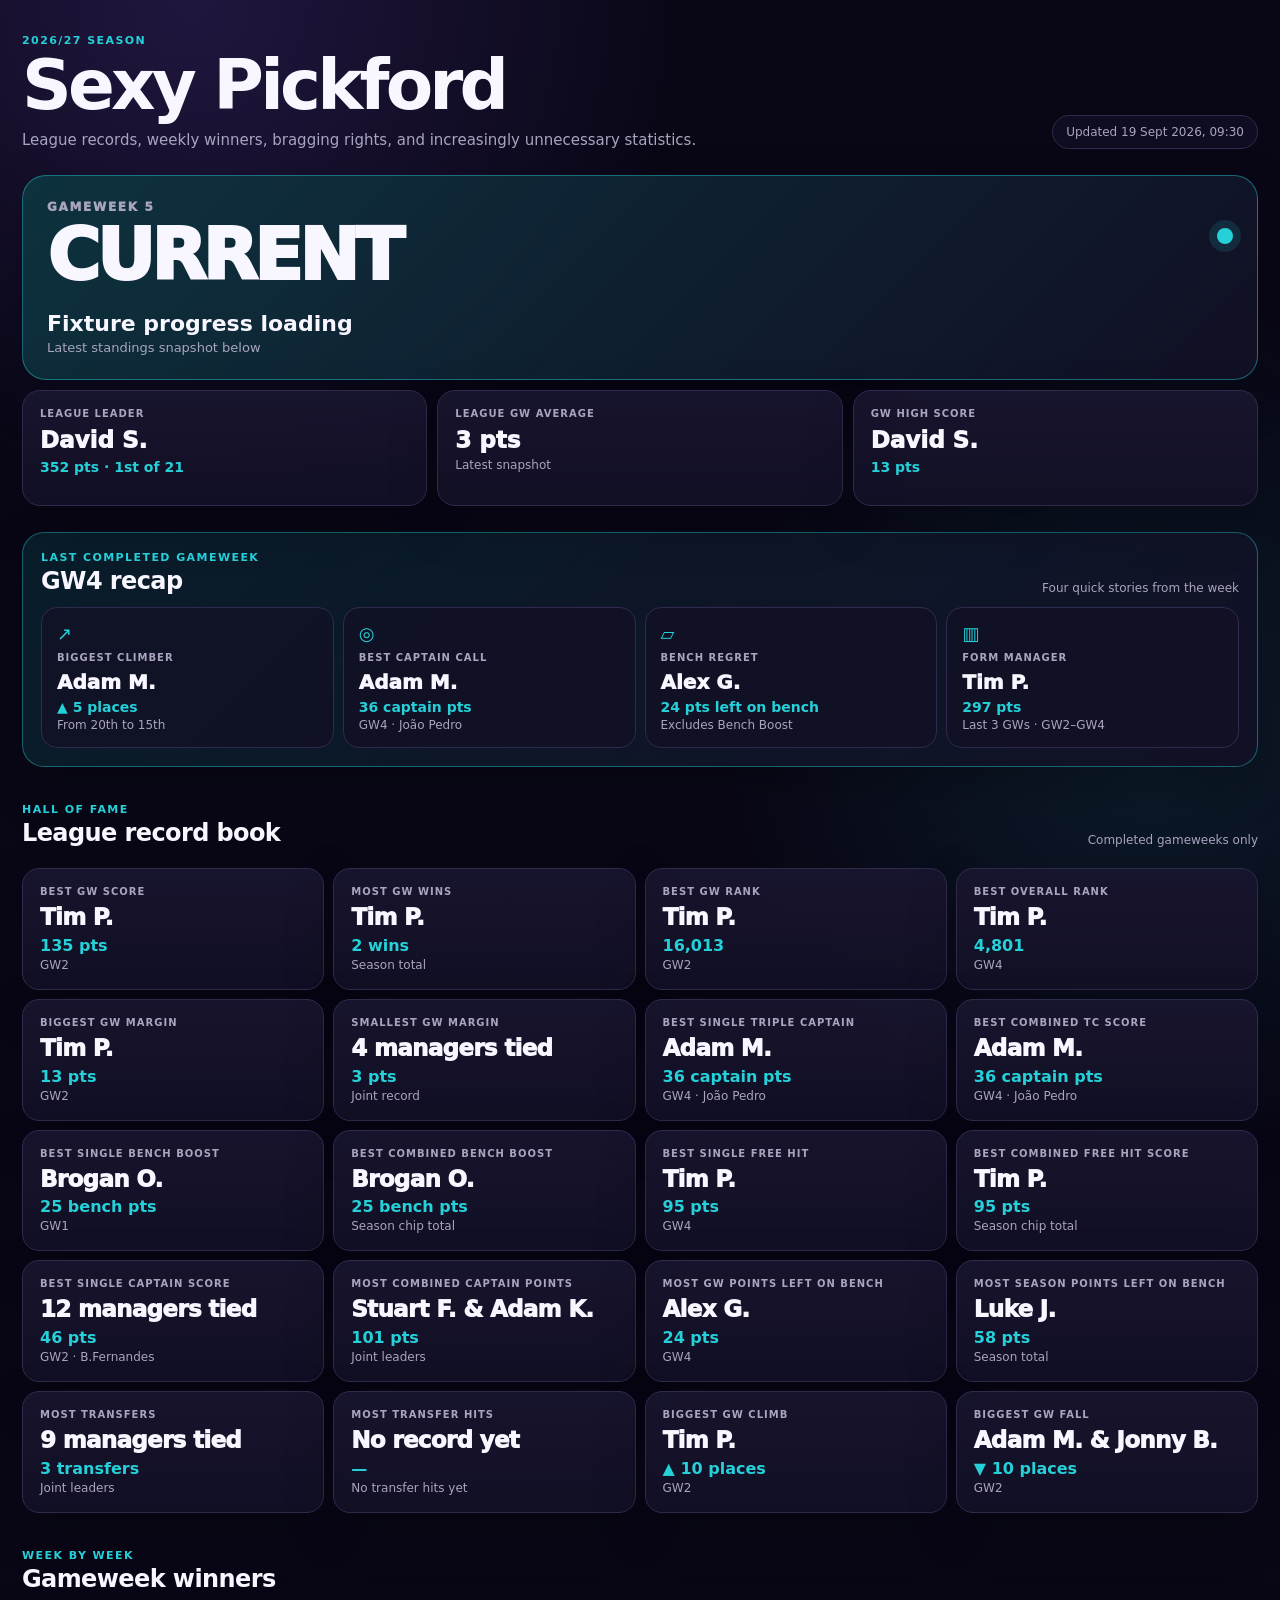
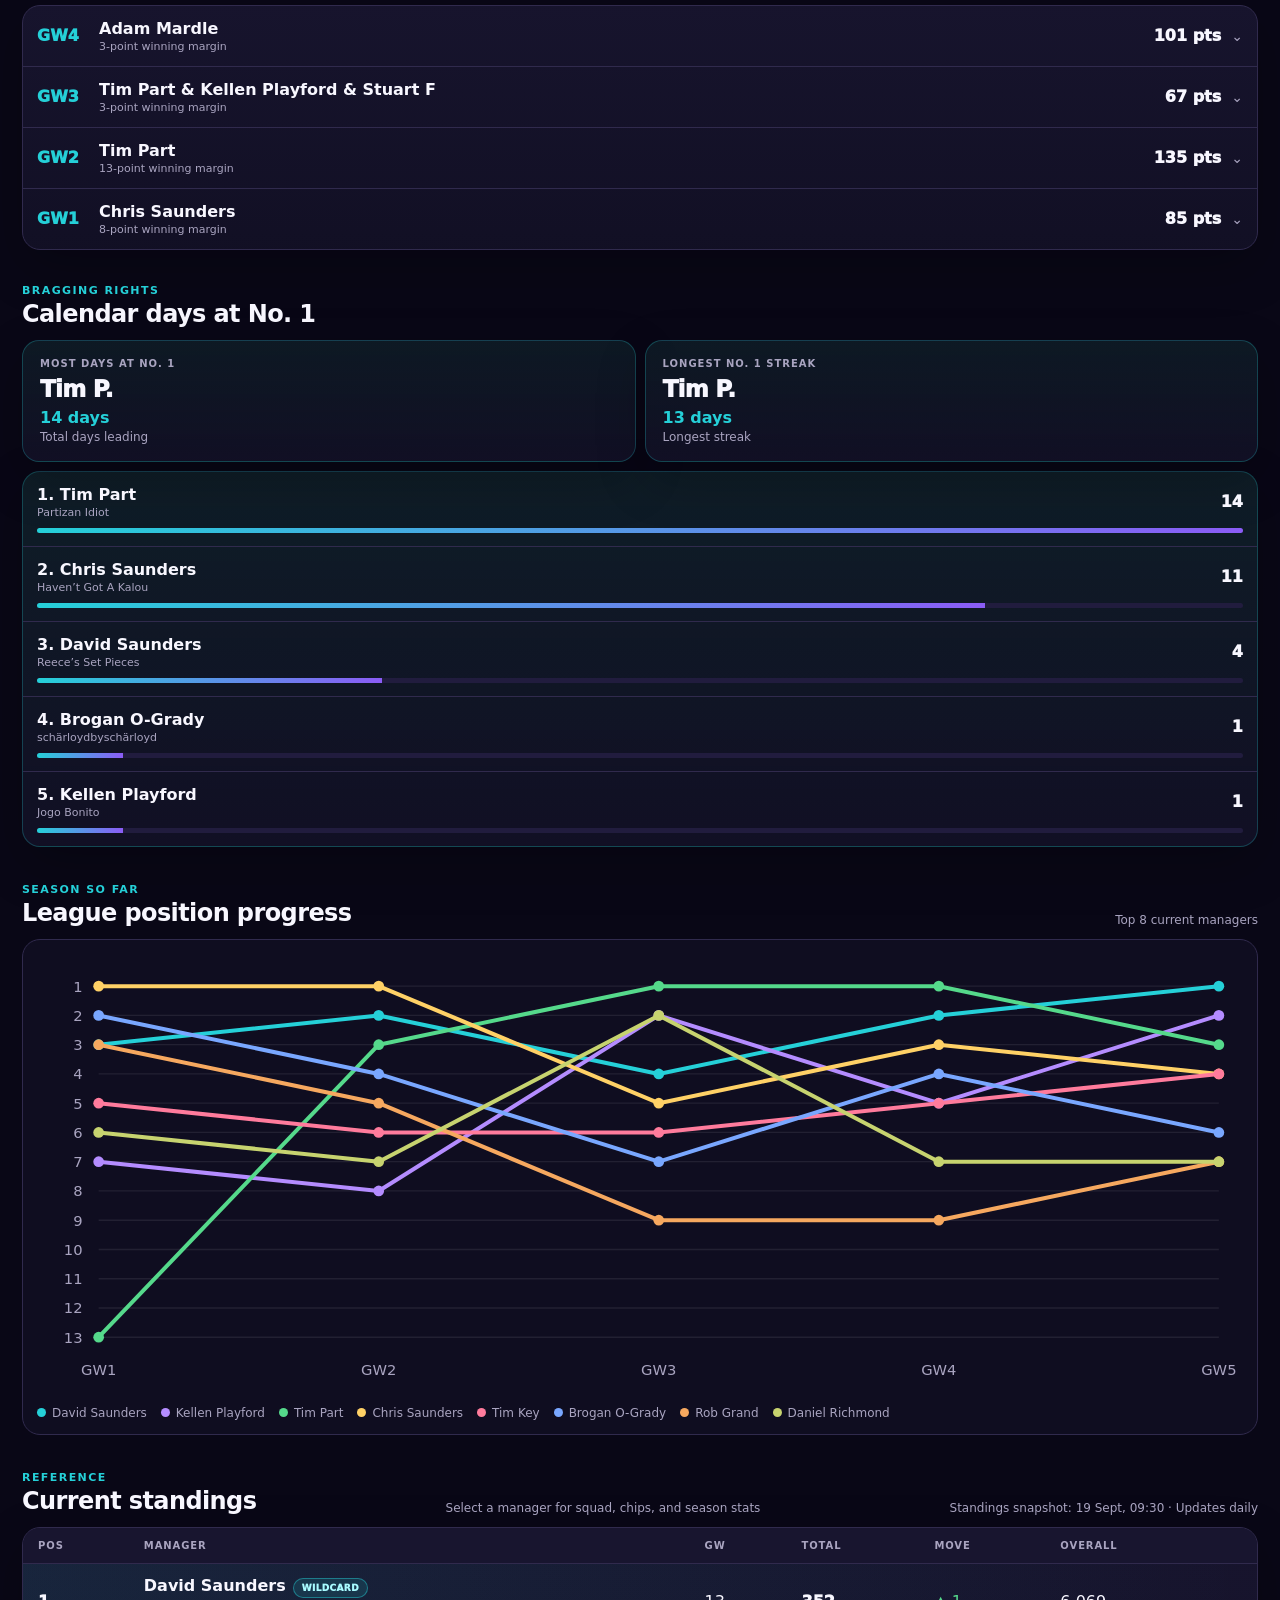
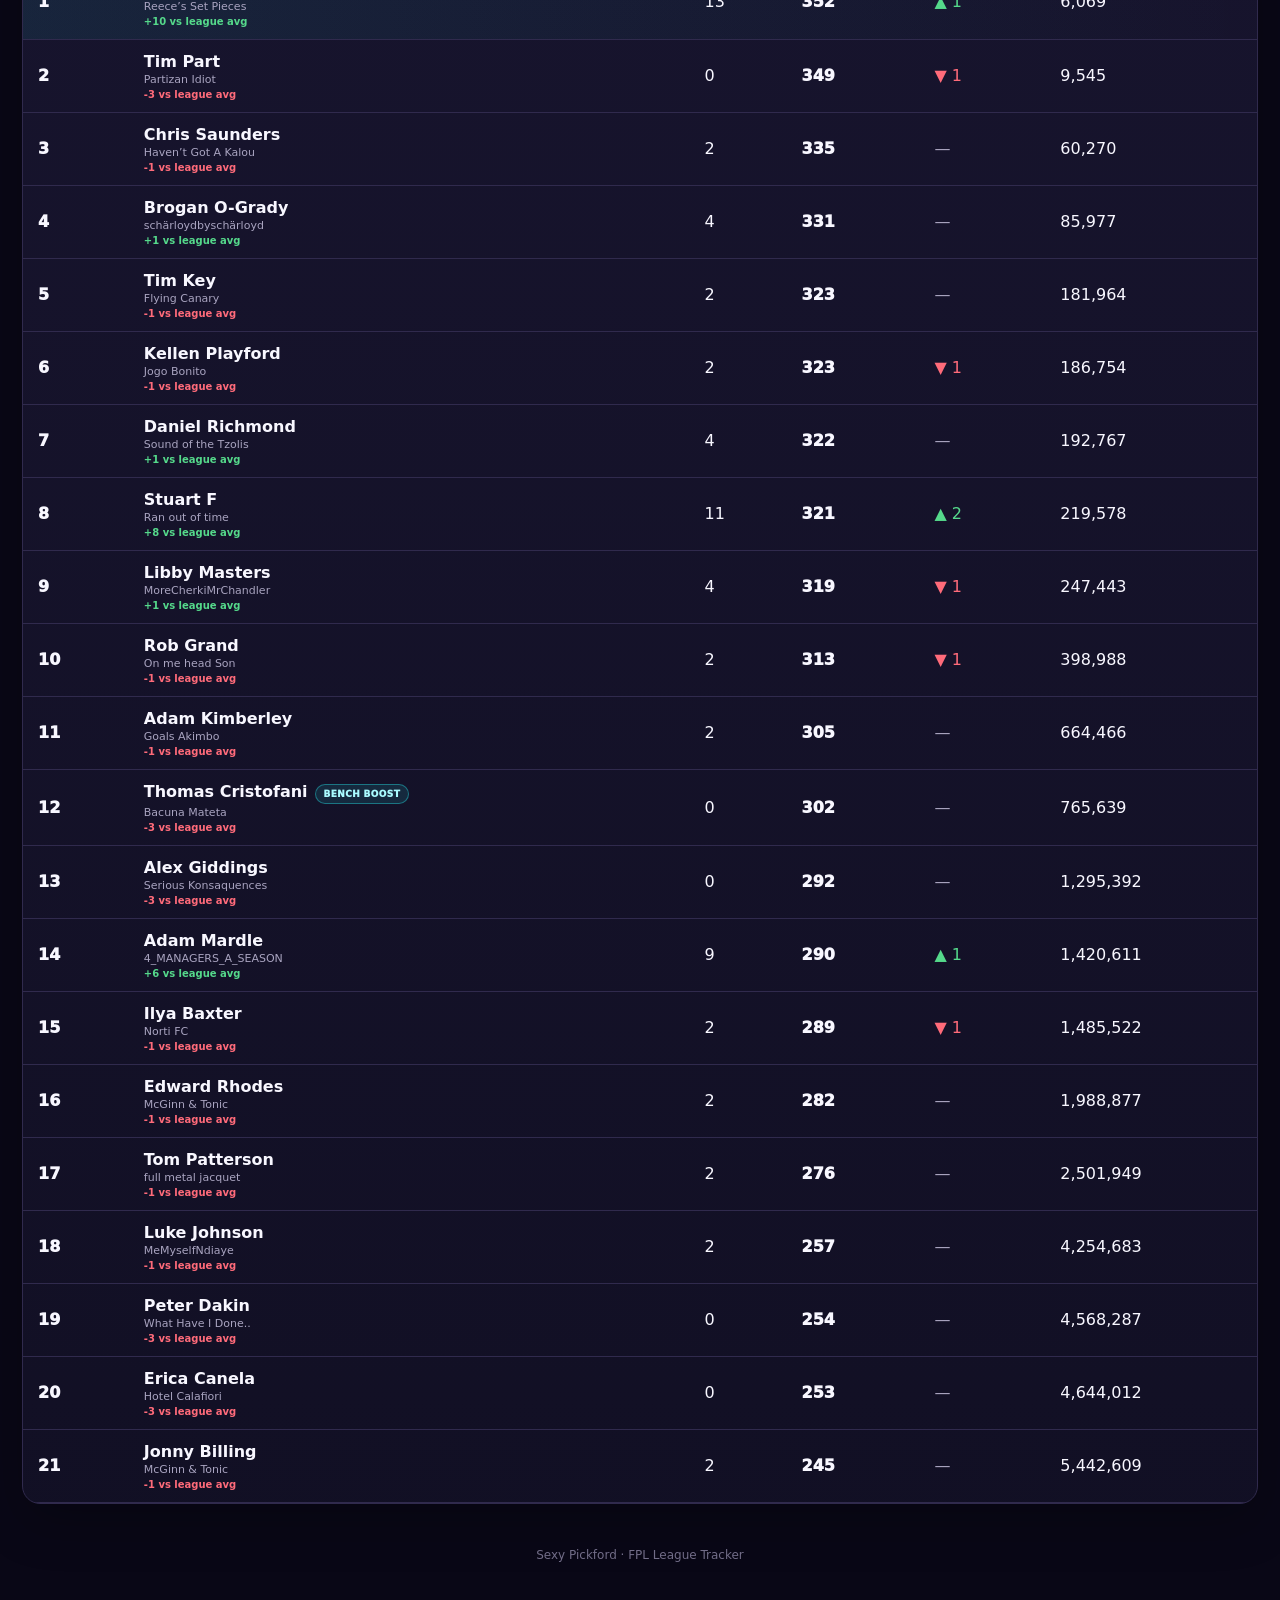
==== sexy-pickford/index.html @ 703f3219 "Add files via upload" ====
<!doctype html>
<html lang="en">
<head>
<meta charset="utf-8">
<meta name="viewport" content="width=device-width,initial-scale=1">
<meta name="theme-color" content="#090716">
<title>Sexy Pickford · FPL League Tracker</title>
<base href="../">
<link rel="stylesheet" href="styles.css?v=3.5.0">
<style>
.hero{display:block!important}
.league-tabs{display:none!important}
.hero-current{border:1px solid rgba(37,208,216,.45);border-radius:24px;padding:24px;background:linear-gradient(135deg,rgba(13,54,65,.9),rgba(18,16,37,.96));box-shadow:var(--shadow);margin-bottom:10px}
.hero-current-top{display:flex;justify-content:space-between;align-items:flex-start;gap:16px}
.hero-current-kicker{font-size:12px;font-weight:950;letter-spacing:.14em;text-transform:uppercase;color:var(--muted)}
.hero-current-status{font-size:clamp(42px,7vw,72px);font-weight:950;letter-spacing:-.055em;line-height:.95;margin-top:7px;text-transform:uppercase;color:var(--cyan)}
.hero-current.complete .hero-current-status{color:var(--green)}.hero-current.finalising .hero-current-status{color:#ffd166}.hero-current.waiting .hero-current-status{color:var(--text)}
.hero-current-dot{width:16px;height:16px;border-radius:50%;background:var(--cyan);margin-top:28px;box-shadow:0 0 0 8px rgba(37,208,216,.12)}
.hero-current.complete .hero-current-dot{background:var(--green)}.hero-current.finalising .hero-current-dot{background:#ffd166}
.hero-current-matches{font-size:22px;font-weight:900;margin-top:22px}.hero-current-sub{font-size:13px;color:var(--muted);margin-top:4px}
.hero-mini-grid{display:grid;grid-template-columns:repeat(3,1fr);gap:10px}.hero-mini{border:1px solid var(--line);border-radius:18px;padding:17px;background:linear-gradient(180deg,rgba(24,21,47,.92),rgba(18,16,37,.96));box-shadow:var(--shadow);min-height:116px}
.hero-mini-value{font-size:23px;font-weight:950;margin-top:8px}.hero-mini-stat{font-size:14px;font-weight:900;color:var(--cyan);margin-top:6px}
.recap-section{margin-top:26px}.recap-shell{border:1px solid rgba(37,208,216,.42);border-radius:22px;padding:18px;background:linear-gradient(135deg,rgba(10,48,59,.56),rgba(18,16,37,.96));box-shadow:var(--shadow)}
.recap-head{display:flex;justify-content:space-between;align-items:flex-end;gap:18px;margin-bottom:12px}.recap-note{font-size:12px;color:var(--muted)}.recap-grid{display:grid;grid-template-columns:repeat(4,1fr);gap:9px}
.recap-card{border:1px solid var(--line);border-radius:16px;padding:15px;background:rgba(18,16,37,.82)}.recap-icon{font-size:18px;color:var(--cyan);margin-bottom:8px}.recap-holder{font-size:20px;font-weight:950;margin-top:7px}.recap-stat{font-size:14px;font-weight:900;color:var(--cyan);margin-top:5px}
.standings-snapshot{font-size:12px;color:var(--muted);margin-top:5px}.progress-chart{border:1px solid var(--line);border-radius:18px;padding:14px;background:rgba(18,16,37,.72);overflow:hidden}.progress-chart svg{width:100%;height:auto;display:block}
.chart-grid{stroke:rgba(255,255,255,.08);stroke-width:1}.chart-axis{fill:var(--muted);font-size:11px}.chart-legend{display:flex;flex-wrap:wrap;gap:8px 14px;margin-top:10px;font-size:12px;color:var(--muted)}.chart-legend span{display:flex;align-items:center;gap:6px}.chart-legend i{width:9px;height:9px;border-radius:50%;display:inline-block}
@media(max-width:980px){.recap-grid{grid-template-columns:repeat(2,1fr)}}@media(max-width:680px){.hero-current{padding:18px}.hero-current-status{font-size:48px}.hero-mini-grid{grid-template-columns:repeat(2,1fr);gap:7px}.hero-mini:first-child{grid-column:1/-1}.recap-grid{grid-template-columns:repeat(2,1fr);gap:7px}}
</style>
</head>
<body data-league="37546">
<main class="shell">
<header class="site-header"><div><div class="eyebrow">2026/27 season</div><h1>Sexy Pickford</h1><p class="intro">League records, weekly winners, bragging rights, and increasingly unnecessary statistics.</p></div><div class="status" id="updated">Loading latest snapshot…</div></header>
<nav id="tabs" class="league-tabs" aria-label="Choose league"></nav>
<section class="hero" id="hero"></section>
<section class="recap-section" id="gwRecapSection"><div class="recap-shell" id="gwRecap"></div></section>
<section class="section"><div class="section-head"><div><div class="eyebrow">Hall of fame</div><h2>League record book</h2></div><div class="section-note">Completed gameweeks only</div></div><div id="headlineRecords" class="headline-records"></div><div id="otherRecords" class="other-records"></div></section>
<section class="section lower-stats"><div><div class="section-head"><div><div class="eyebrow">Week by week</div><h2>Gameweek winners</h2></div></div><div id="gwWinners"></div></div><div><div class="section-head"><div><div class="eyebrow">Bragging rights</div><h2>Calendar days at No. 1</h2></div></div><div id="daysTop"></div></div></section>
<section class="section standings-section"><div class="section-head"><div><div class="eyebrow">Reference</div><h2>Current standings</h2></div><div class="section-note">Select a manager for squad, chips, and season stats</div></div><div id="standings"></div></section>
<footer>Sexy Pickford · FPL League Tracker</footer>
</main>
<script>window.FPL_FIXED_LEAGUE="37546";</script>
<script src="app.js?v=3.6.2"></script>
<script src="launch-updates.js?v=3.6.0"></script>
</body></html>
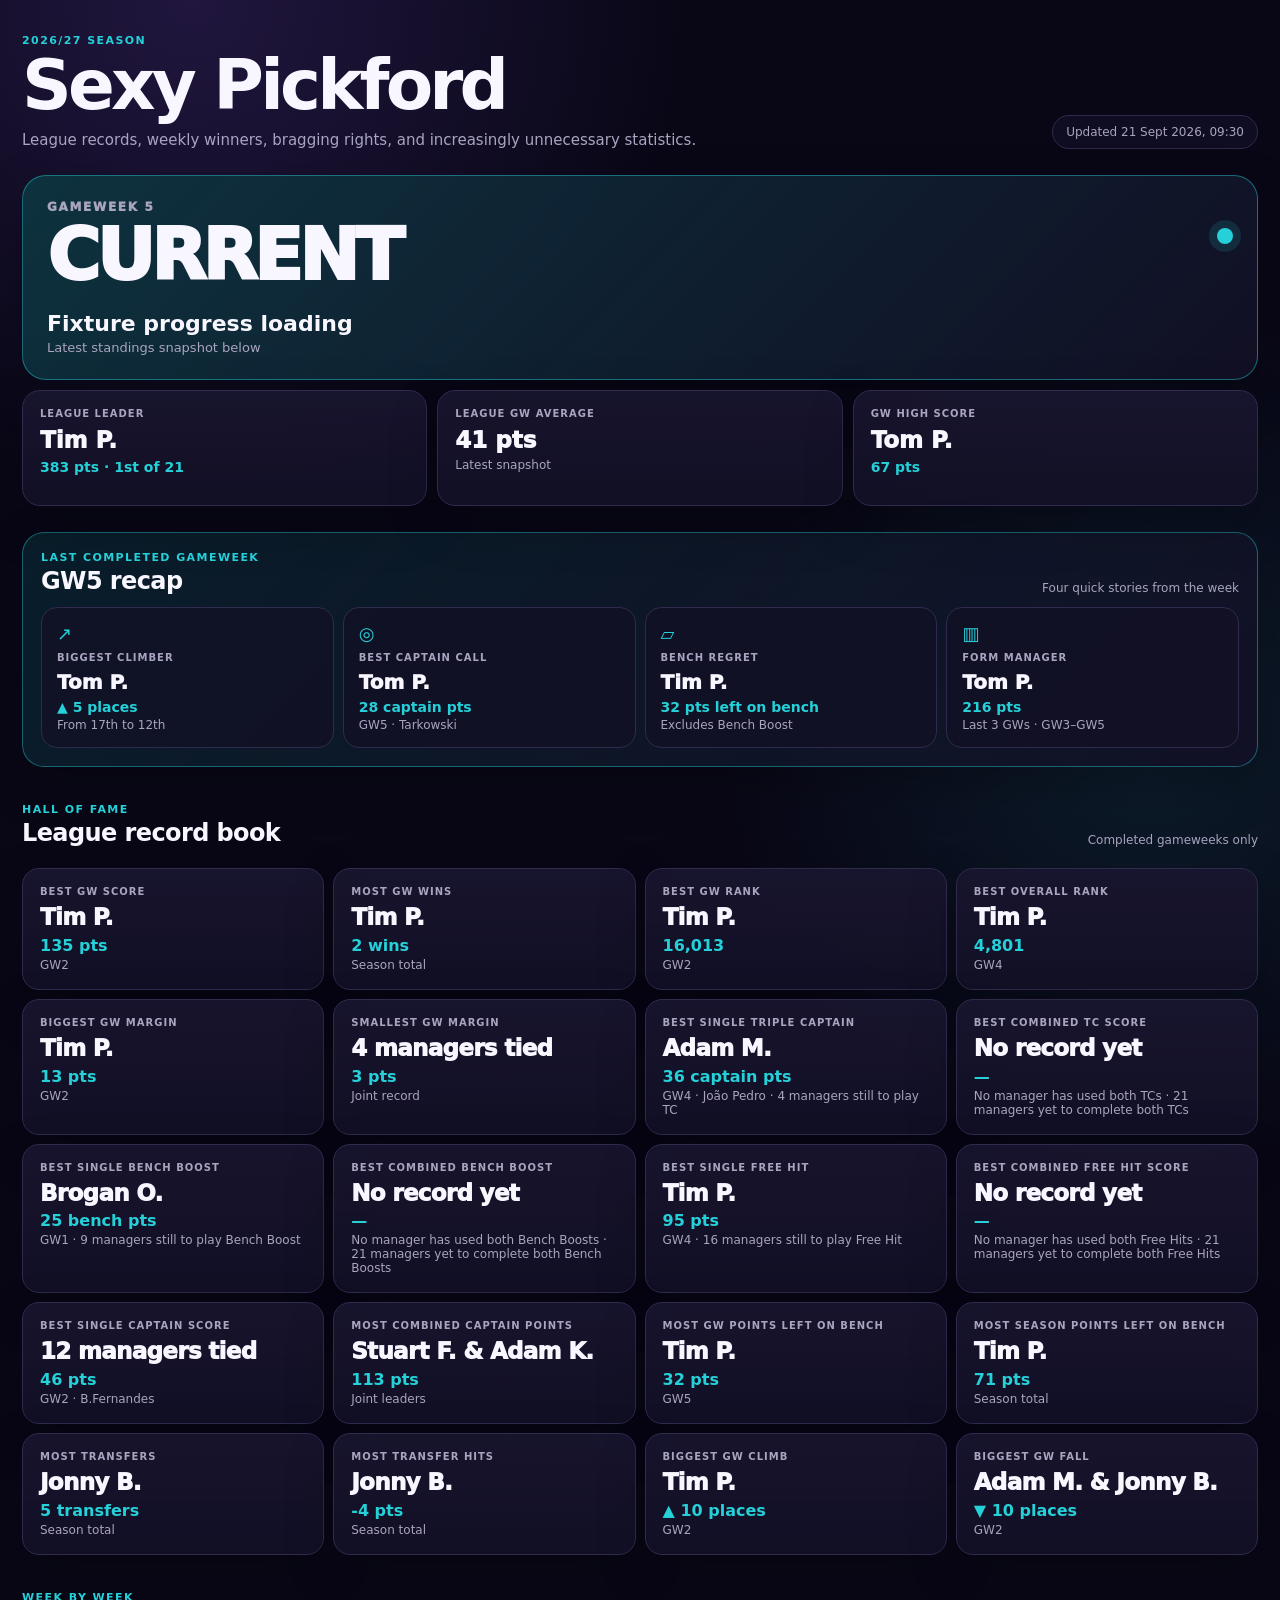
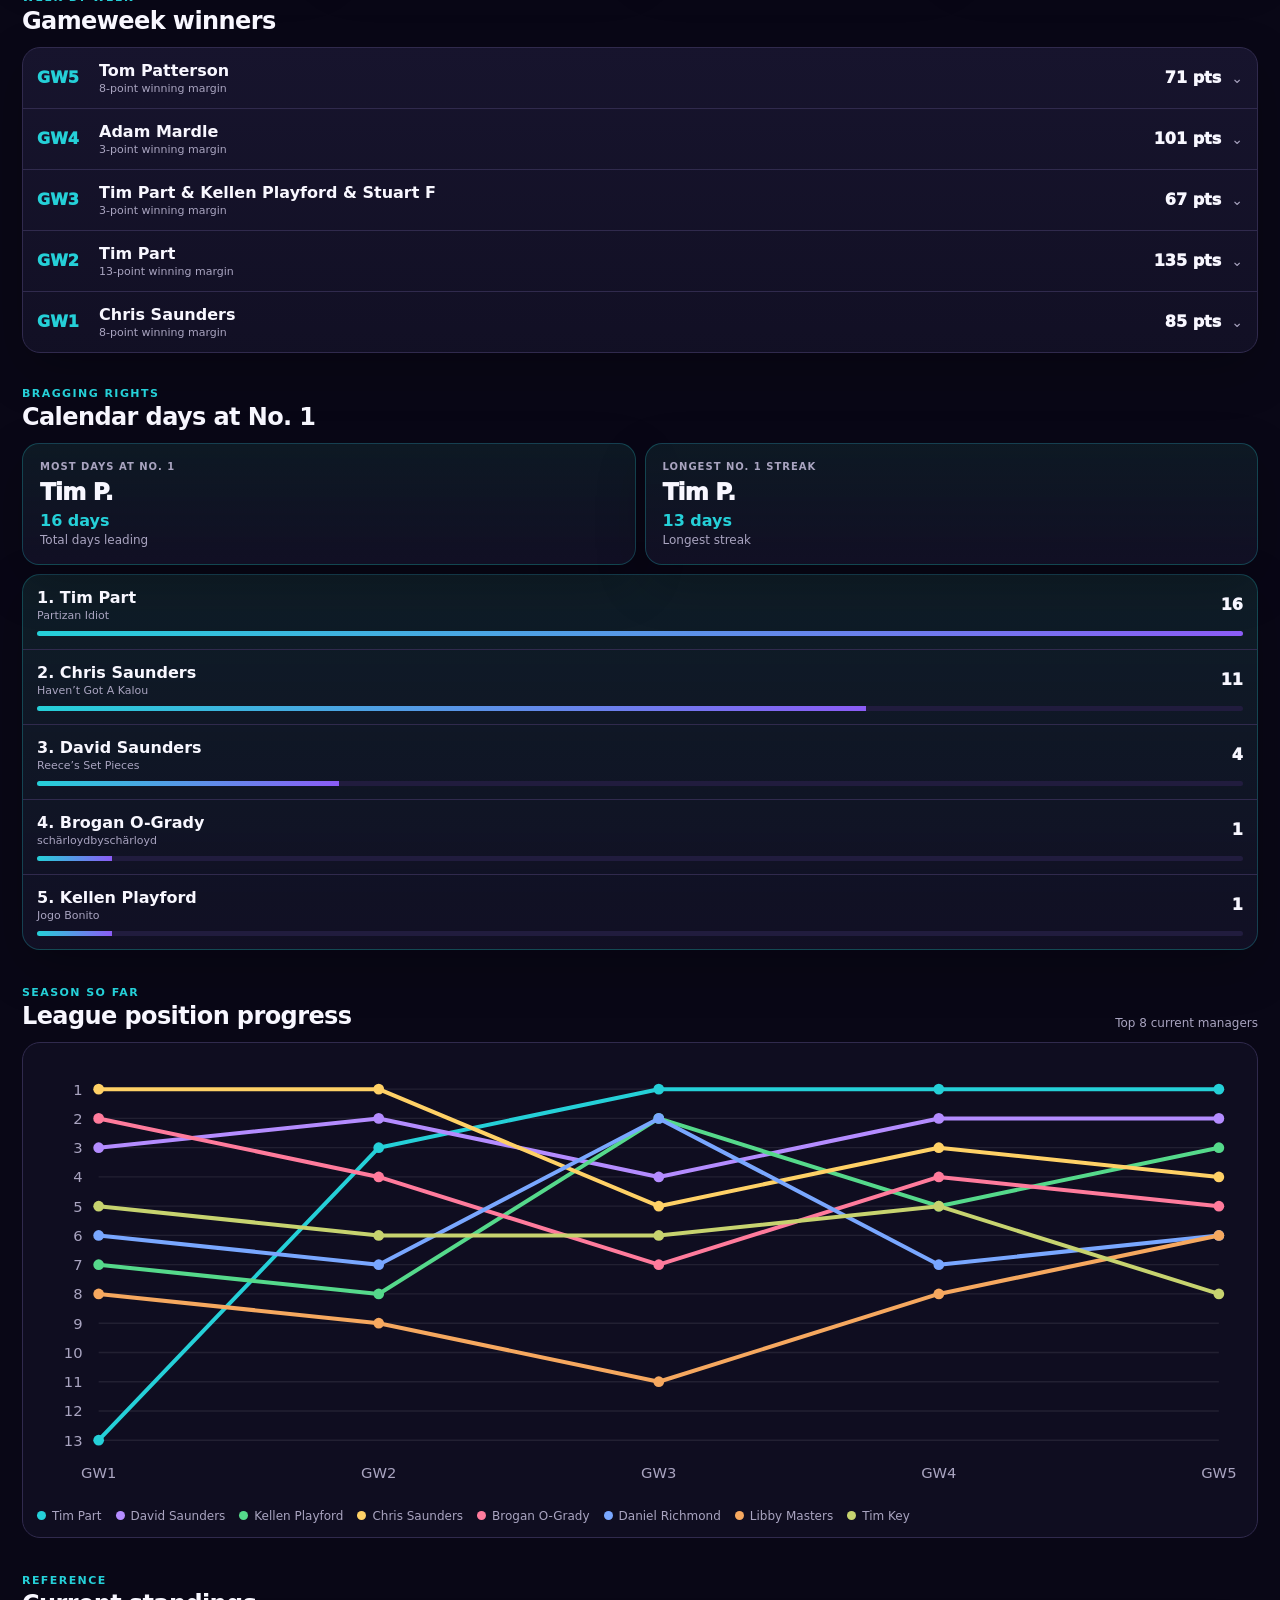
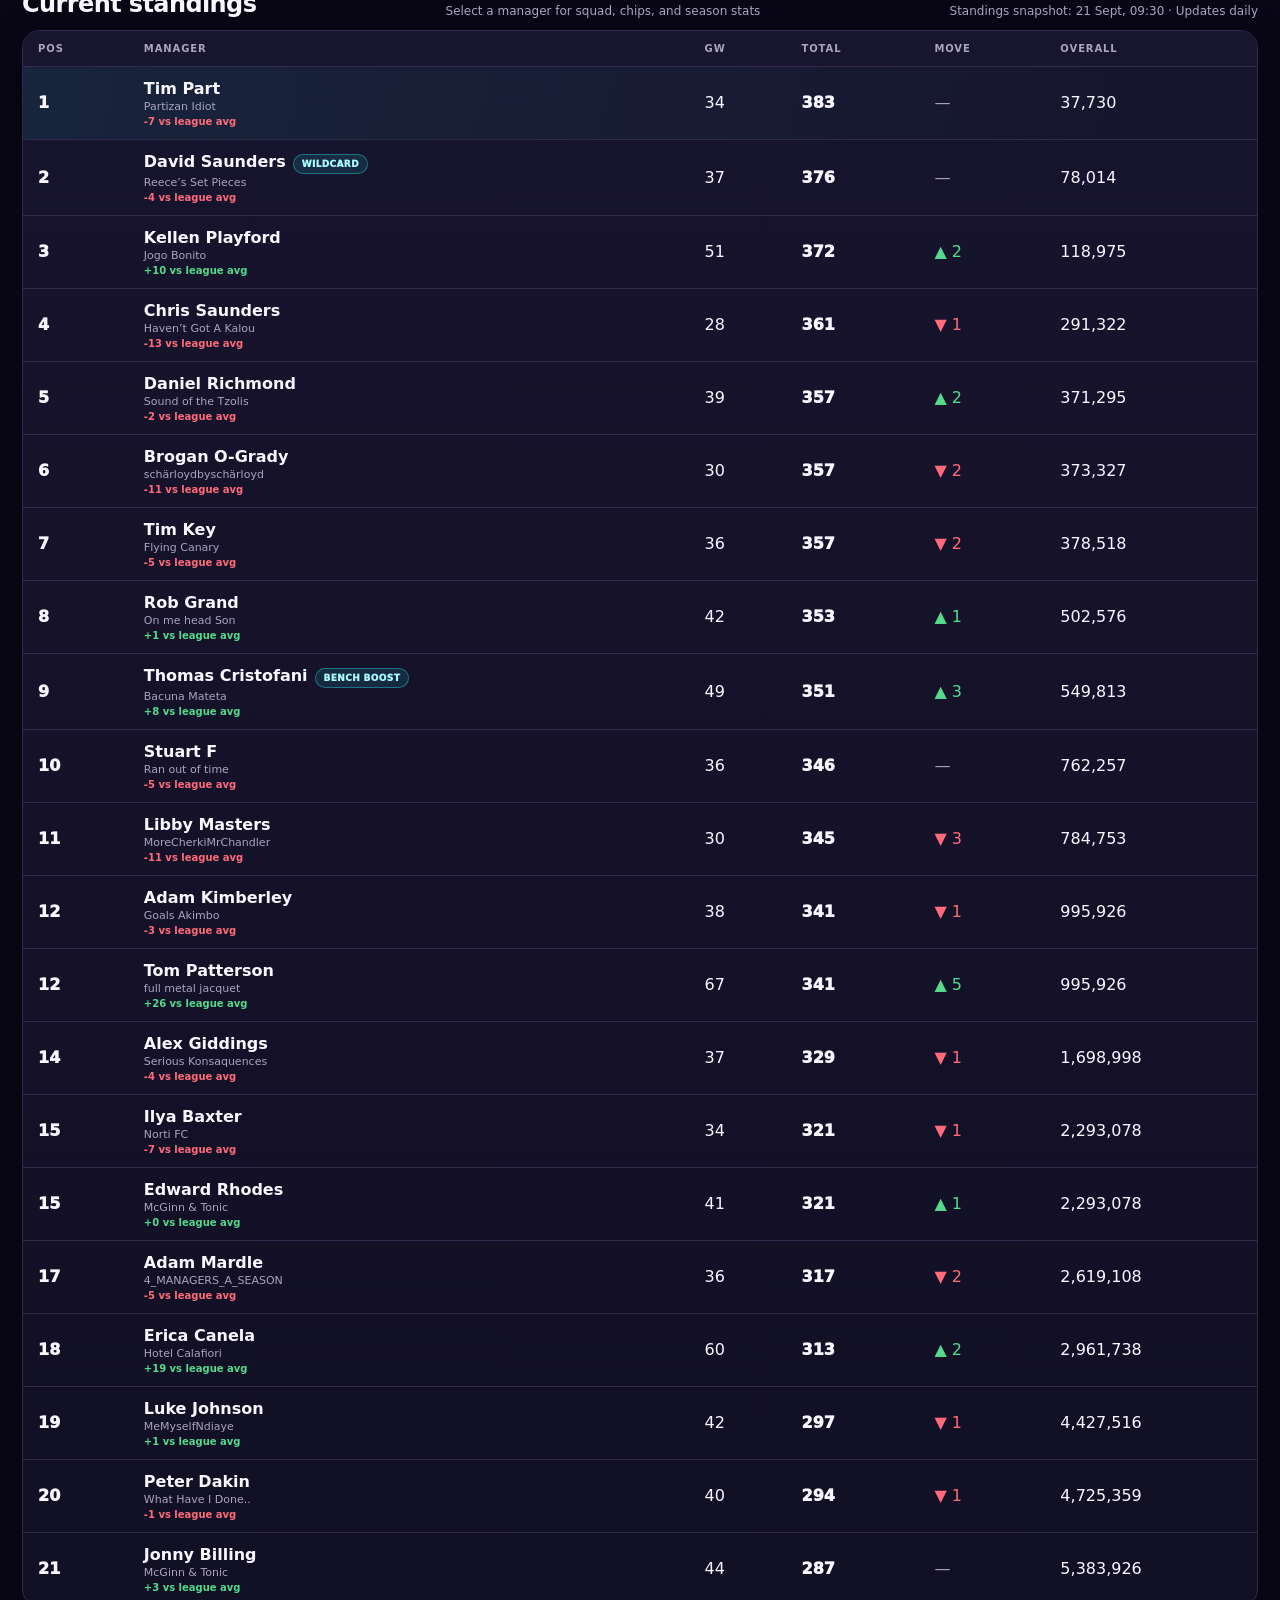
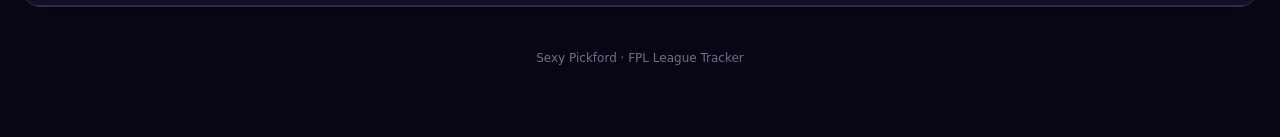
==== commit d28112e9: "Update index.html" ====
--- a/sexy-pickford/index.html
+++ b/sexy-pickford/index.html
@@ -40,6 +40,6 @@
 <footer>Sexy Pickford · FPL League Tracker</footer>
 </main>
 <script>window.FPL_FIXED_LEAGUE="37546";</script>
-<script src="app.js?v=3.6.2"></script>
+<script src="app.js?v=3.7.3"></script>
 <script src="launch-updates.js?v=3.6.0"></script>
 </body></html>
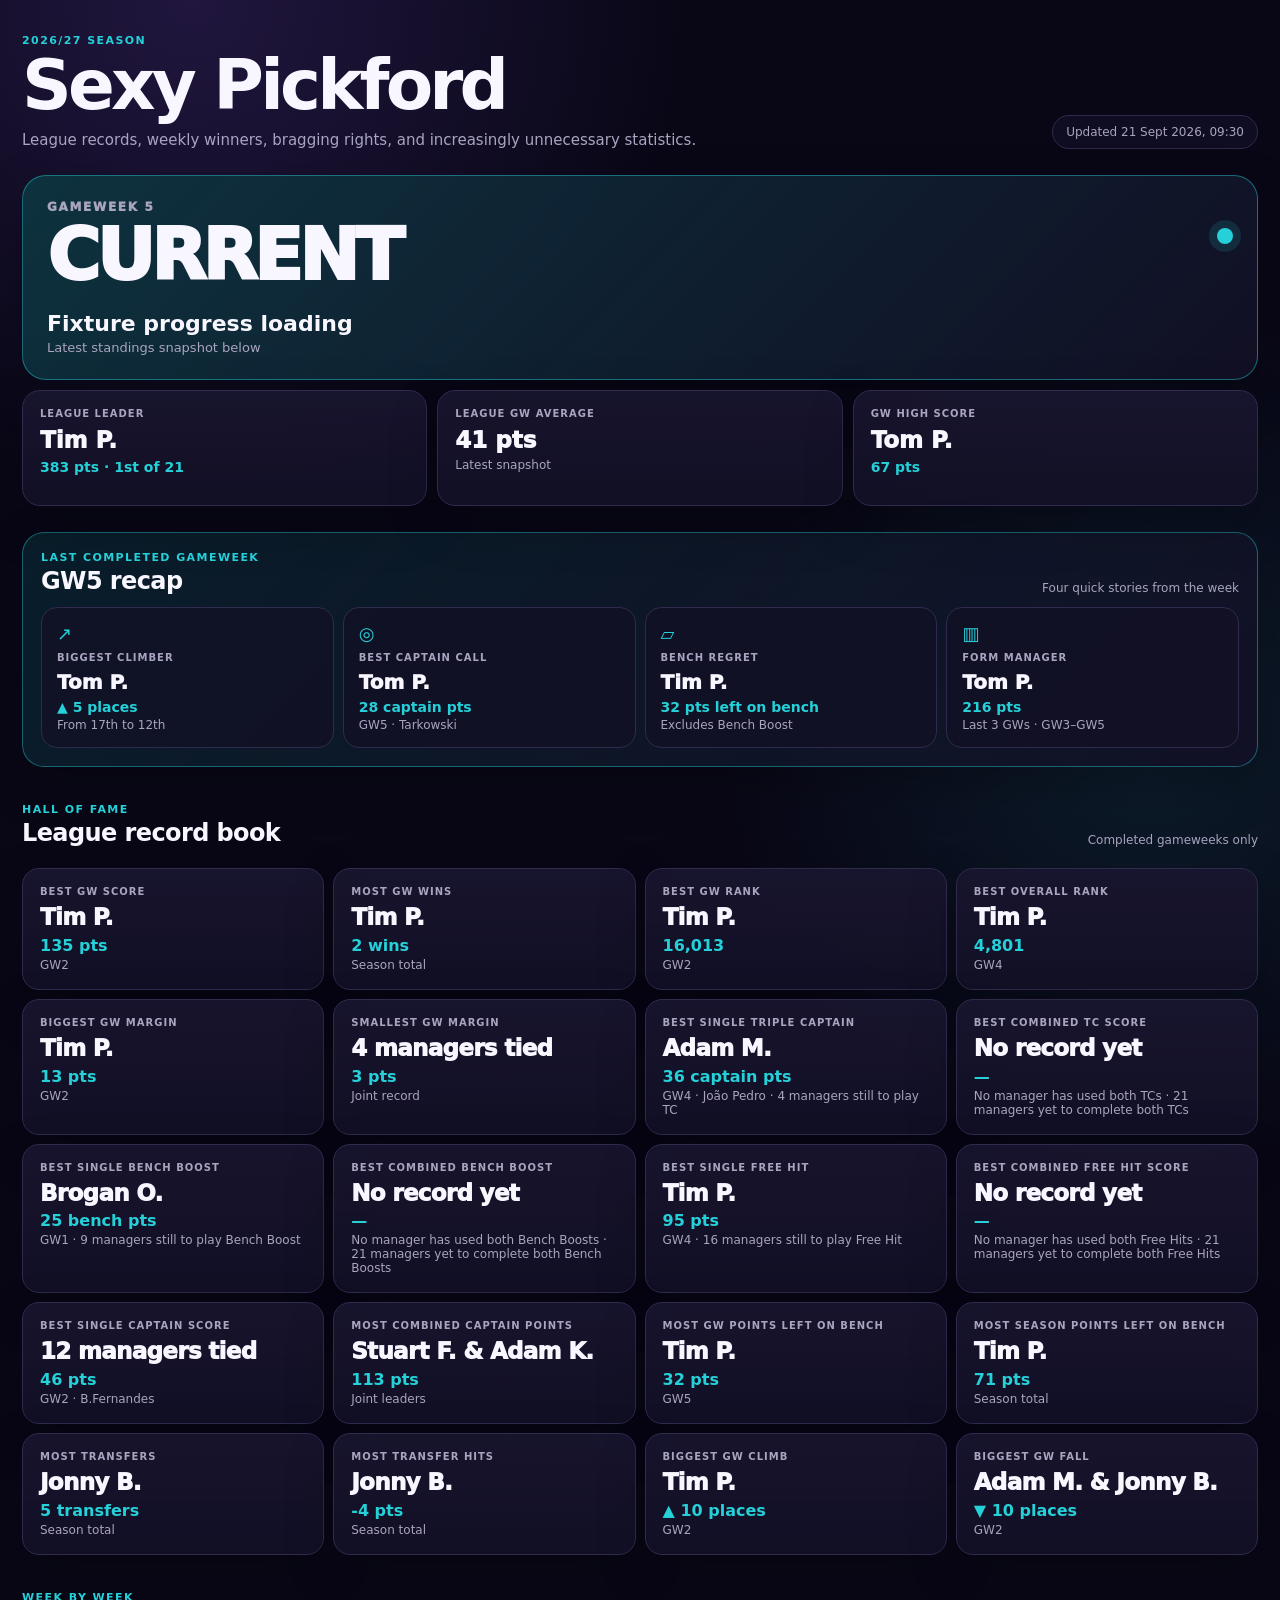
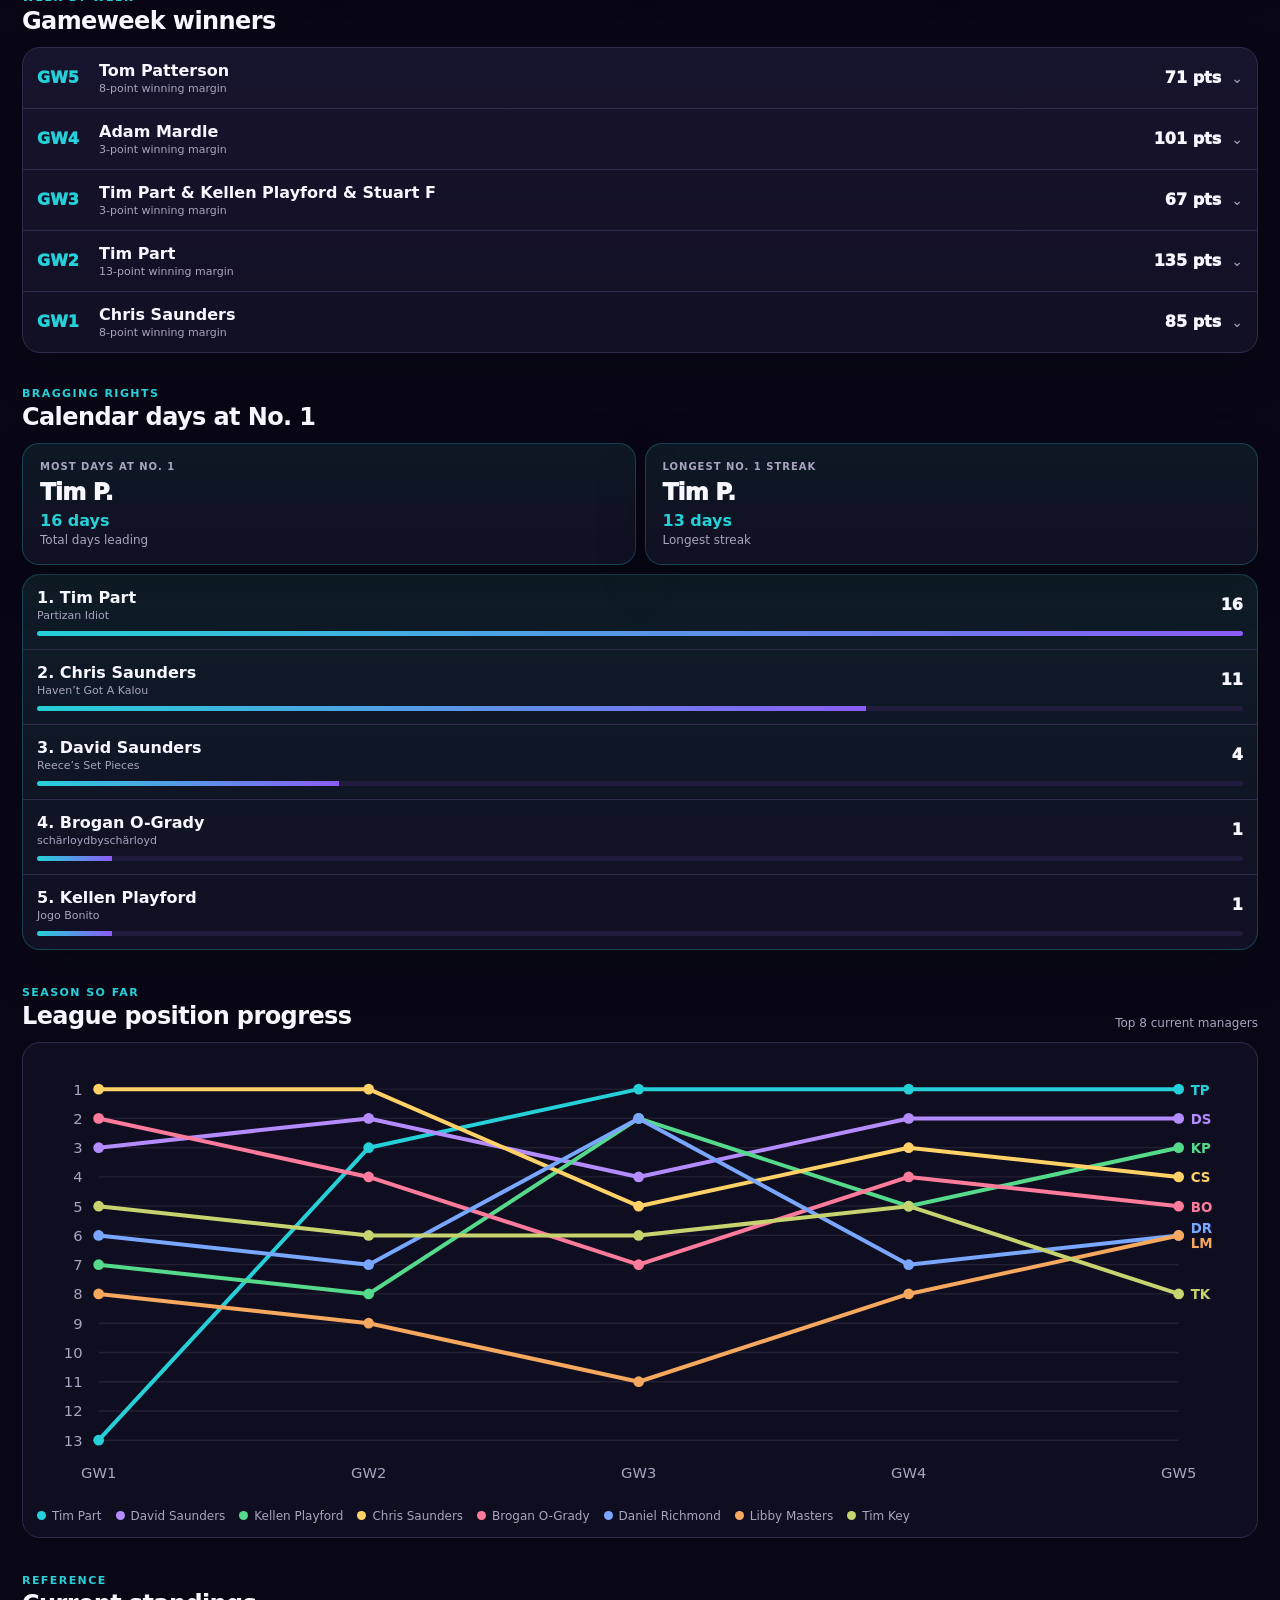
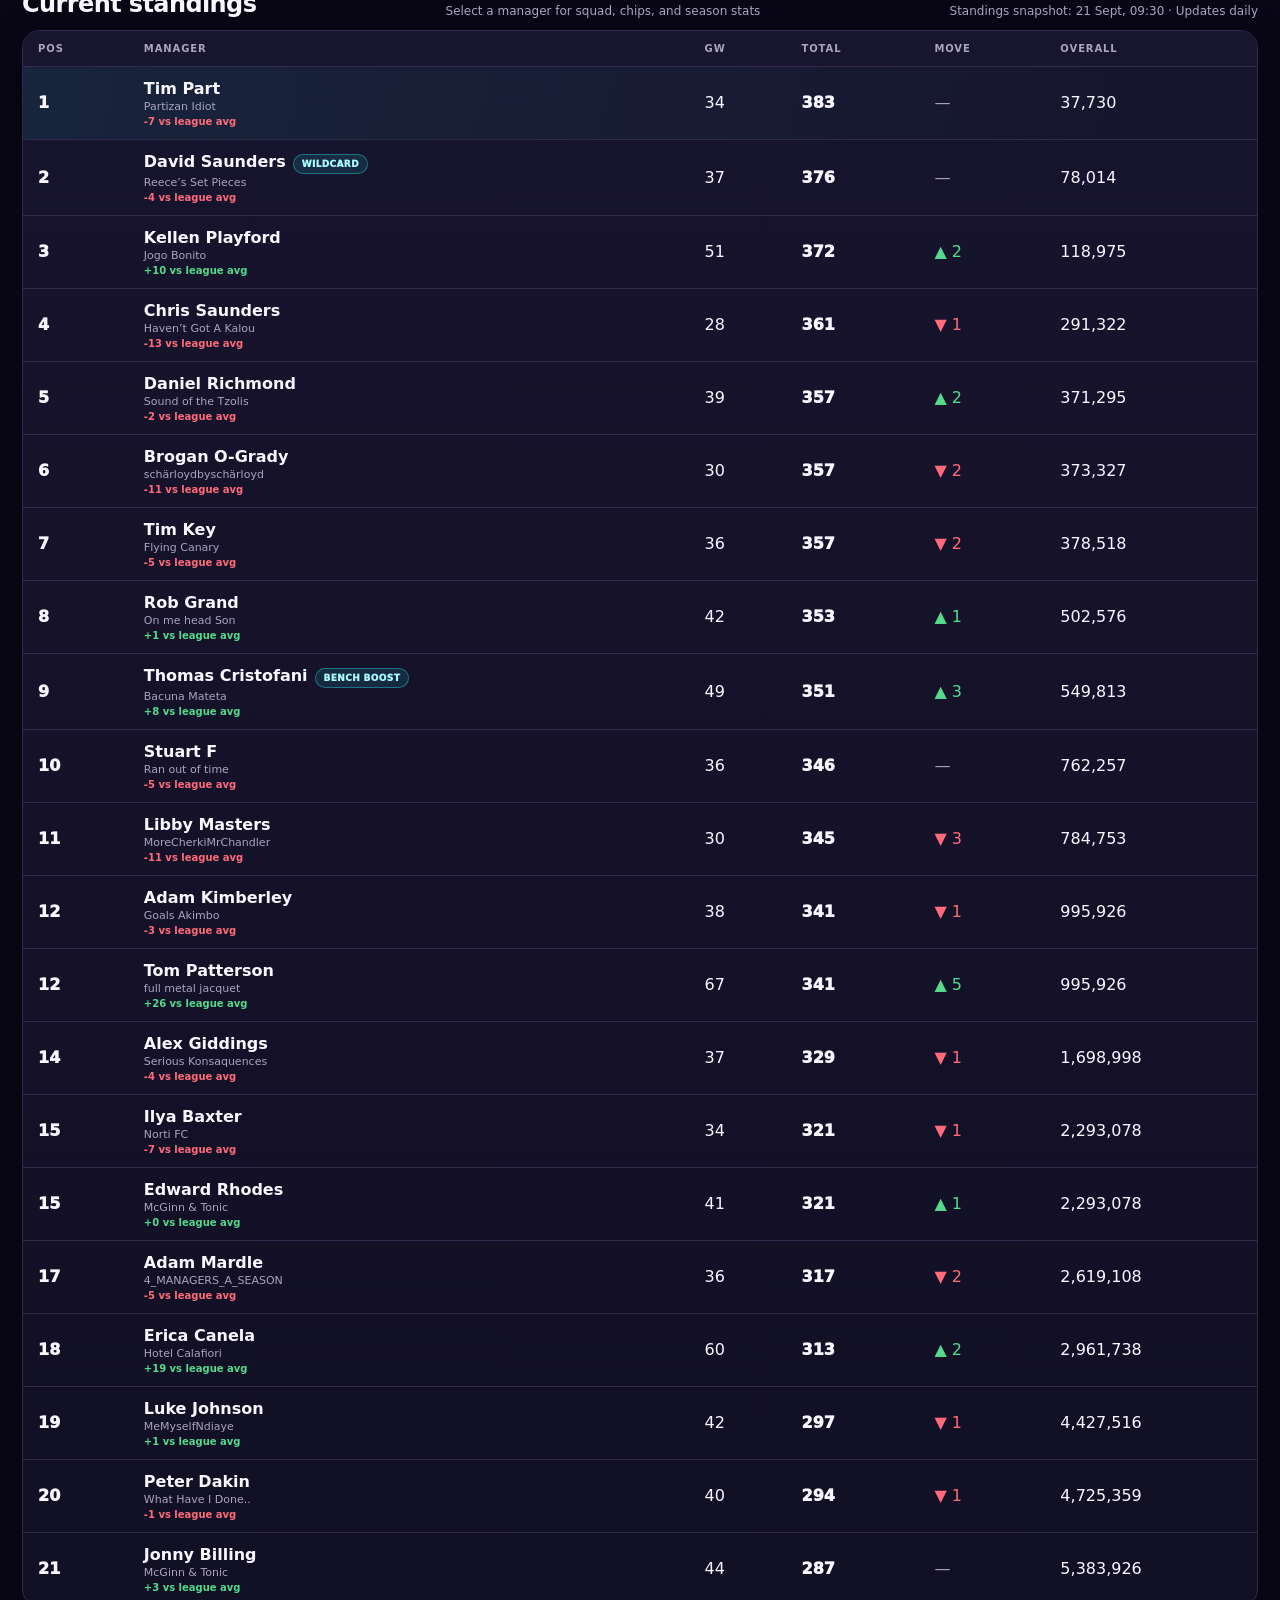
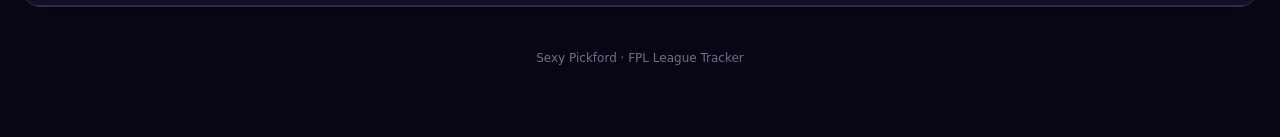
==== commit ddc6918c: "Update index.html" ====
--- a/sexy-pickford/index.html
+++ b/sexy-pickford/index.html
@@ -41,5 +41,5 @@
 </main>
 <script>window.FPL_FIXED_LEAGUE="37546";</script>
 <script src="app.js?v=3.7.3"></script>
-<script src="launch-updates.js?v=3.6.0"></script>
+<script src="launch-updates.js?v=3.7.4"></script>
 </body></html>
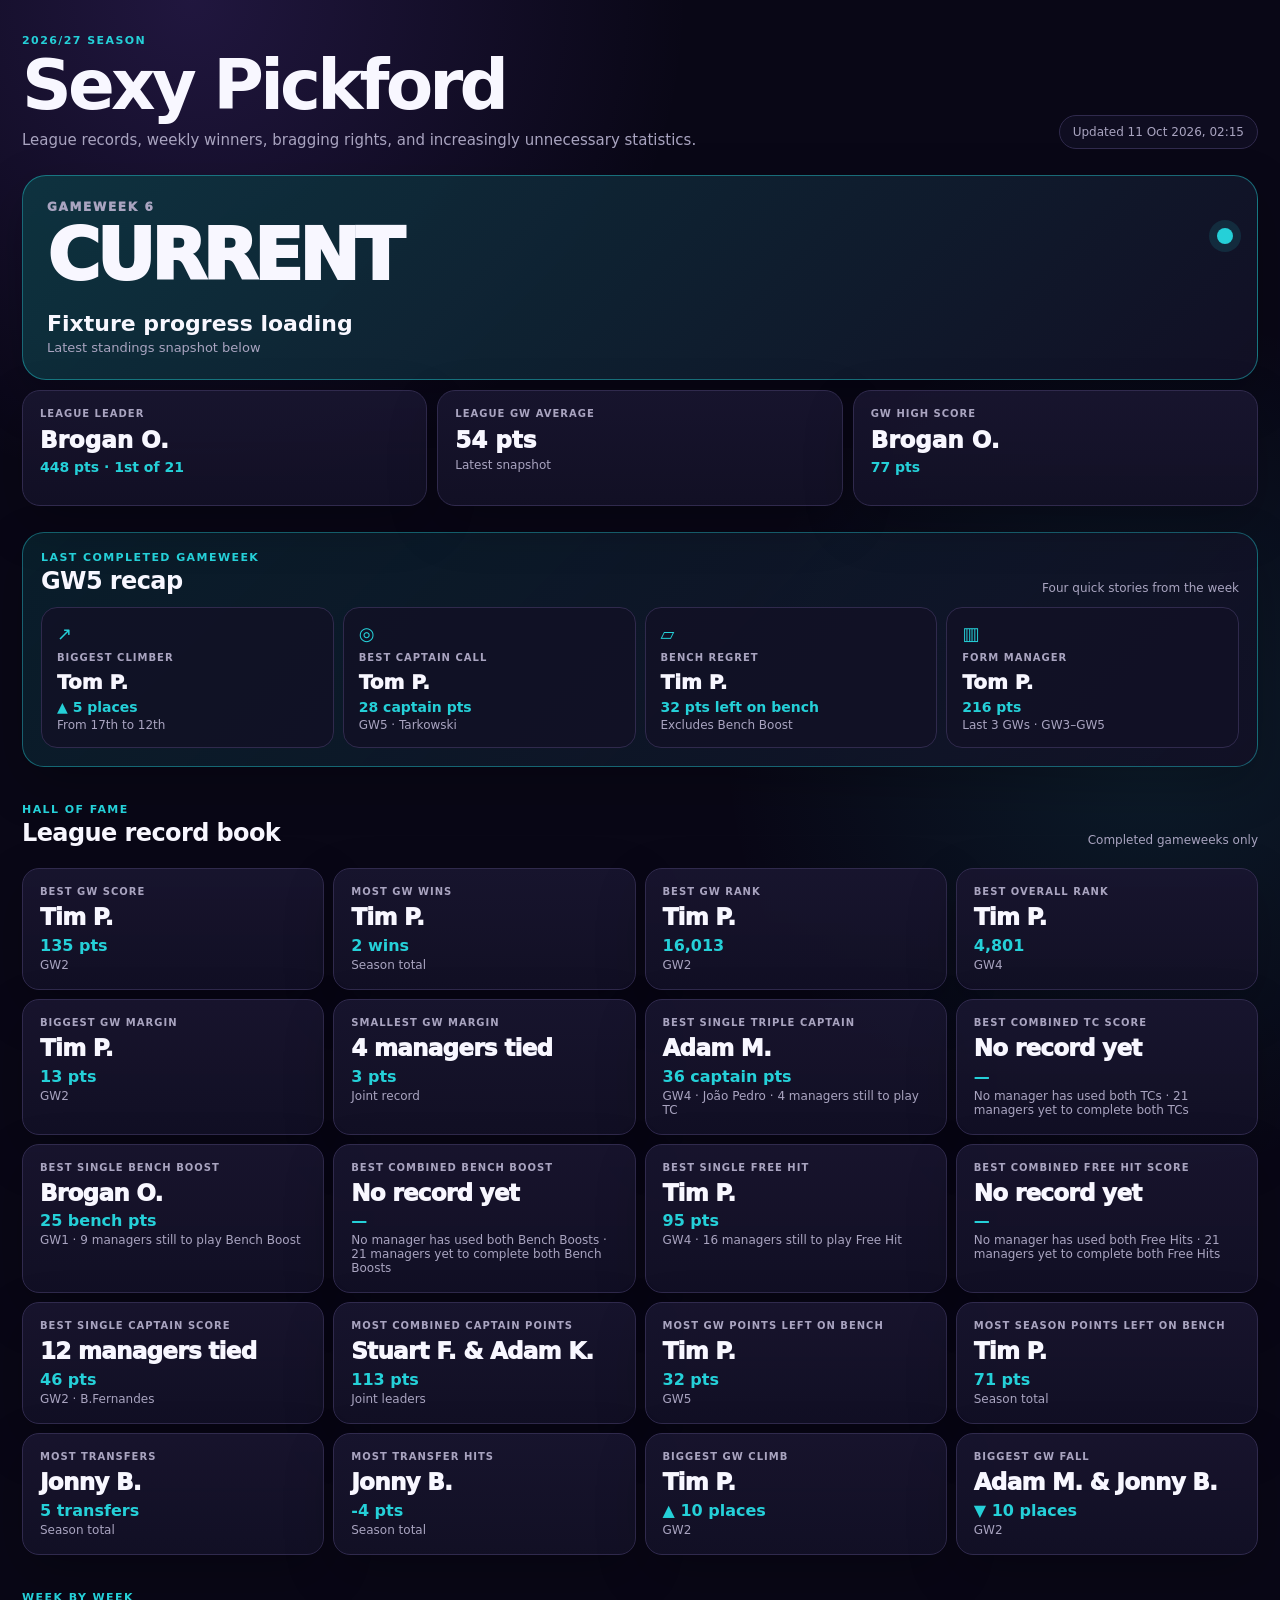
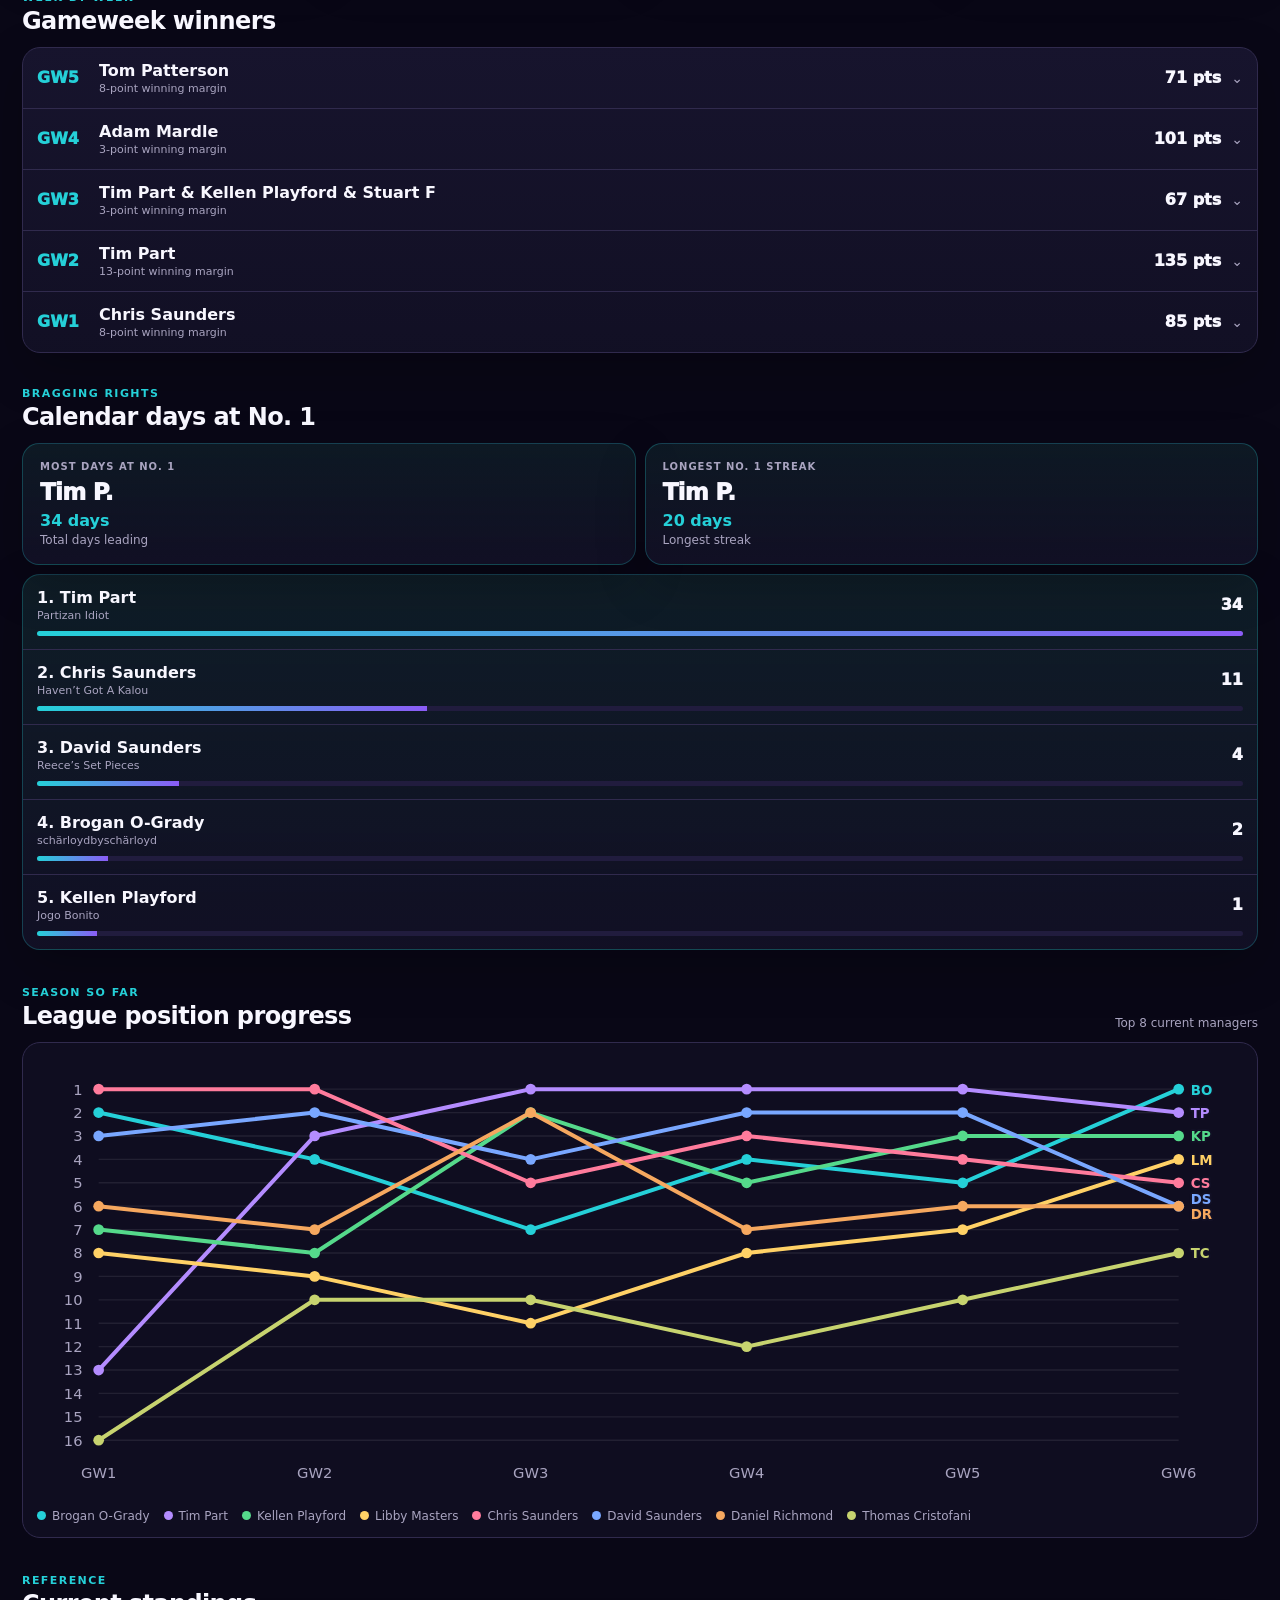
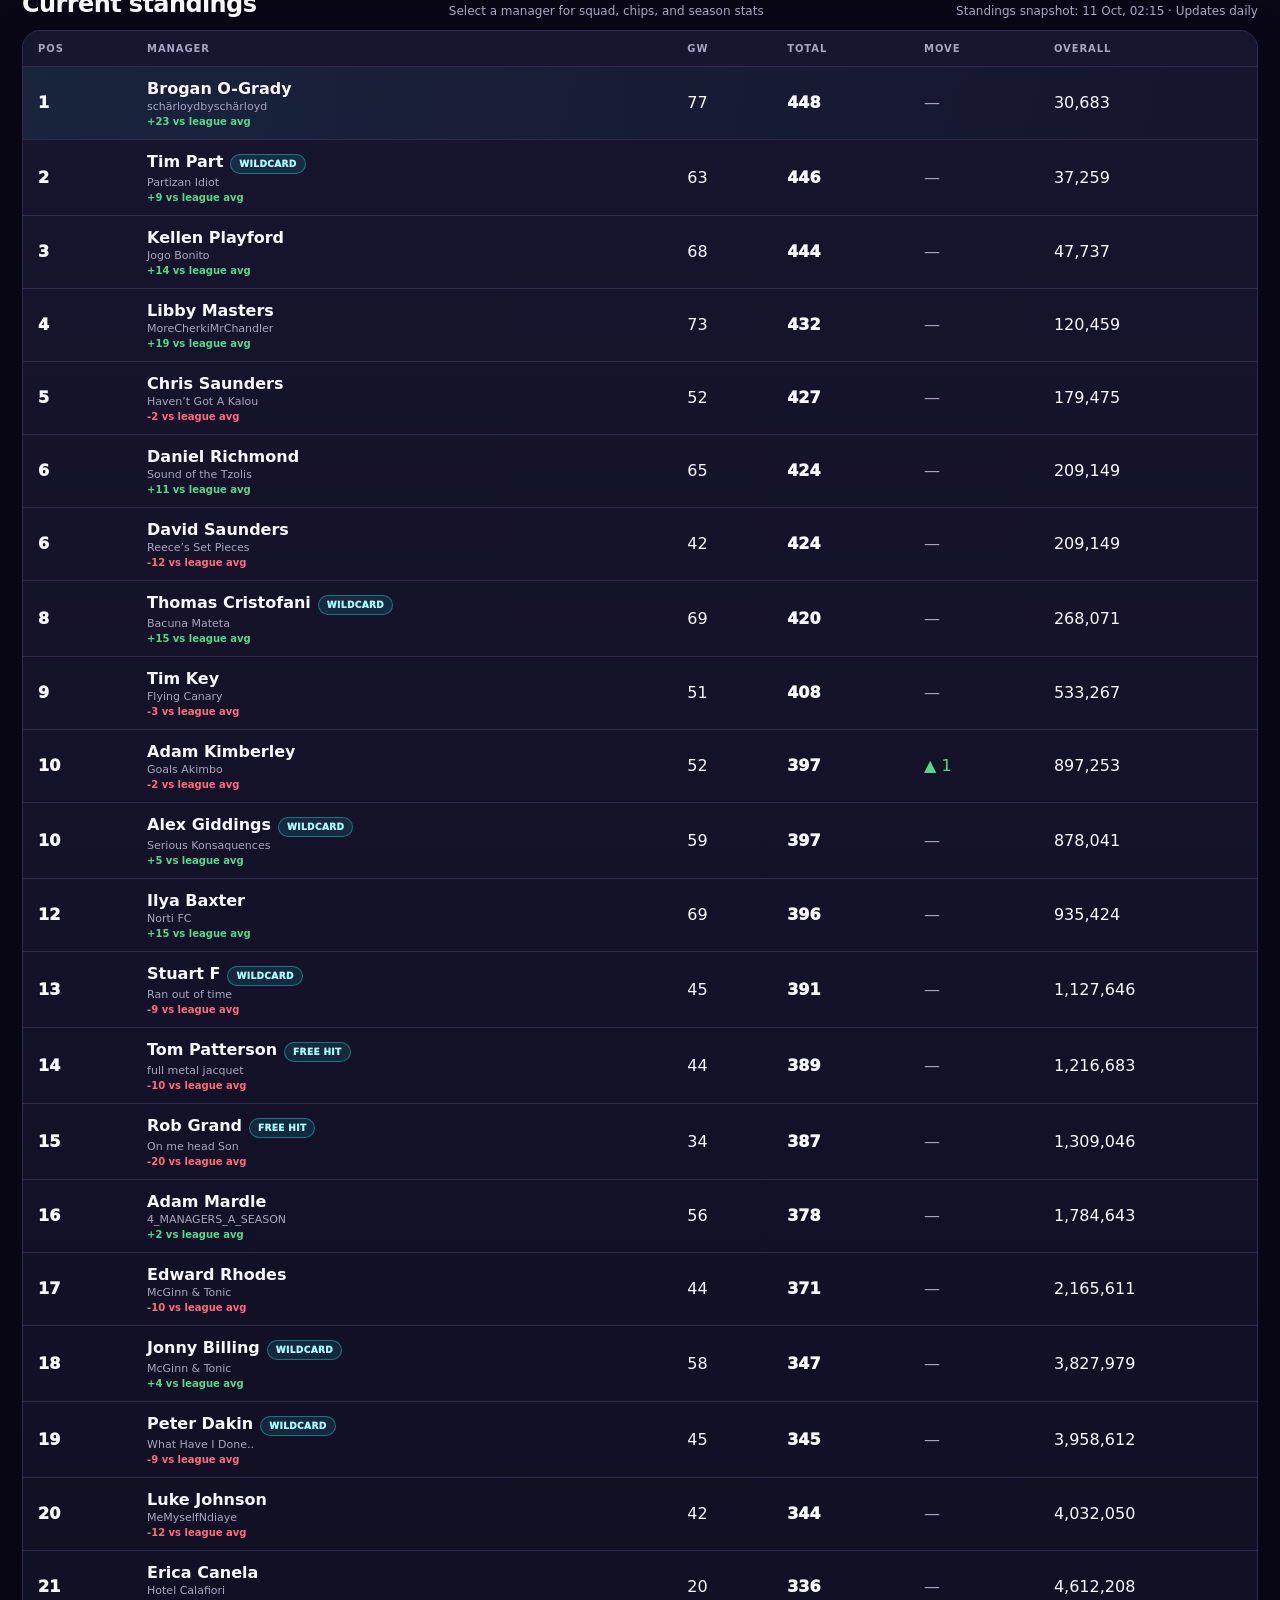
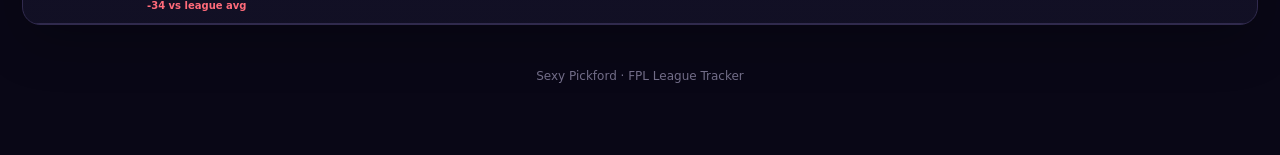
==== commit 645a411d: "Update index.html" ====
--- a/sexy-pickford/index.html
+++ b/sexy-pickford/index.html
@@ -41,5 +41,5 @@
 </main>
 <script>window.FPL_FIXED_LEAGUE="37546";</script>
 <script src="app.js?v=3.7.3"></script>
-<script src="launch-updates.js?v=3.7.4"></script>
+<script src="launch-updates.js?v=3.8.0"></script>
 </body></html>
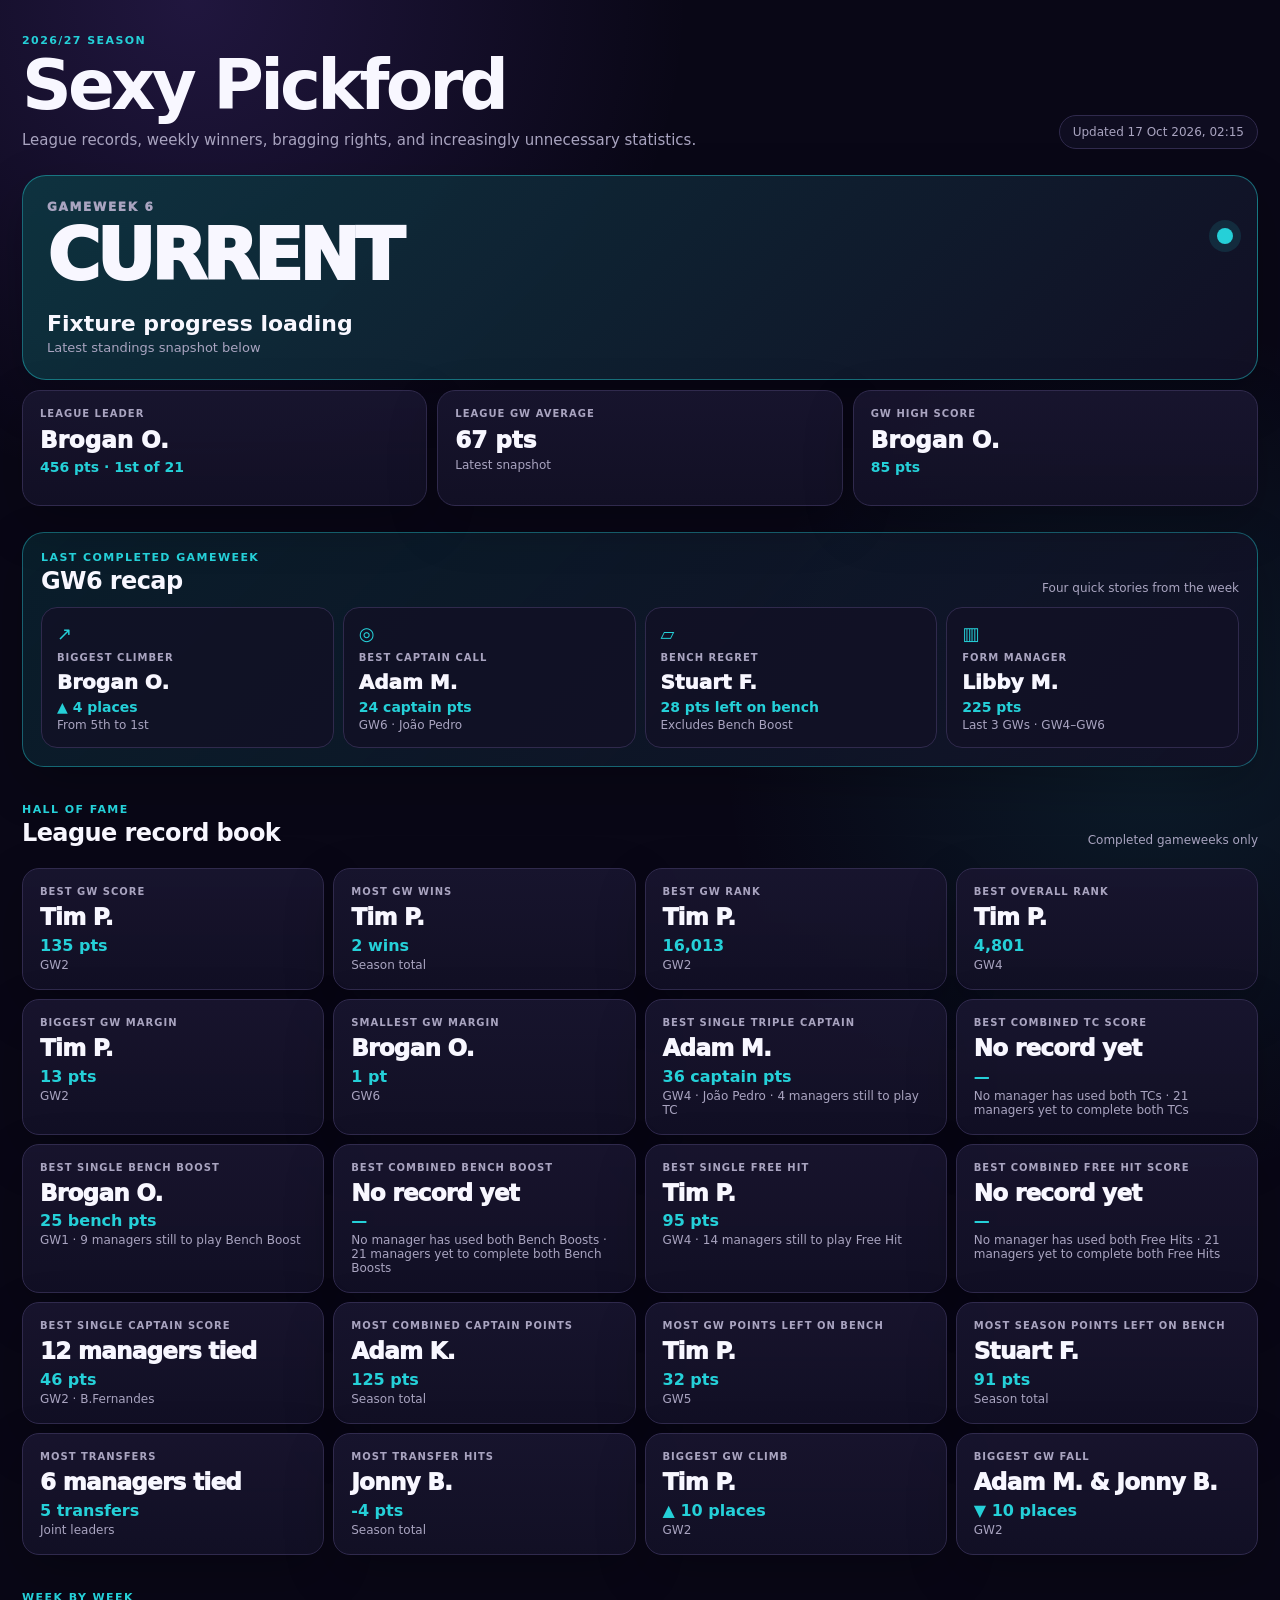
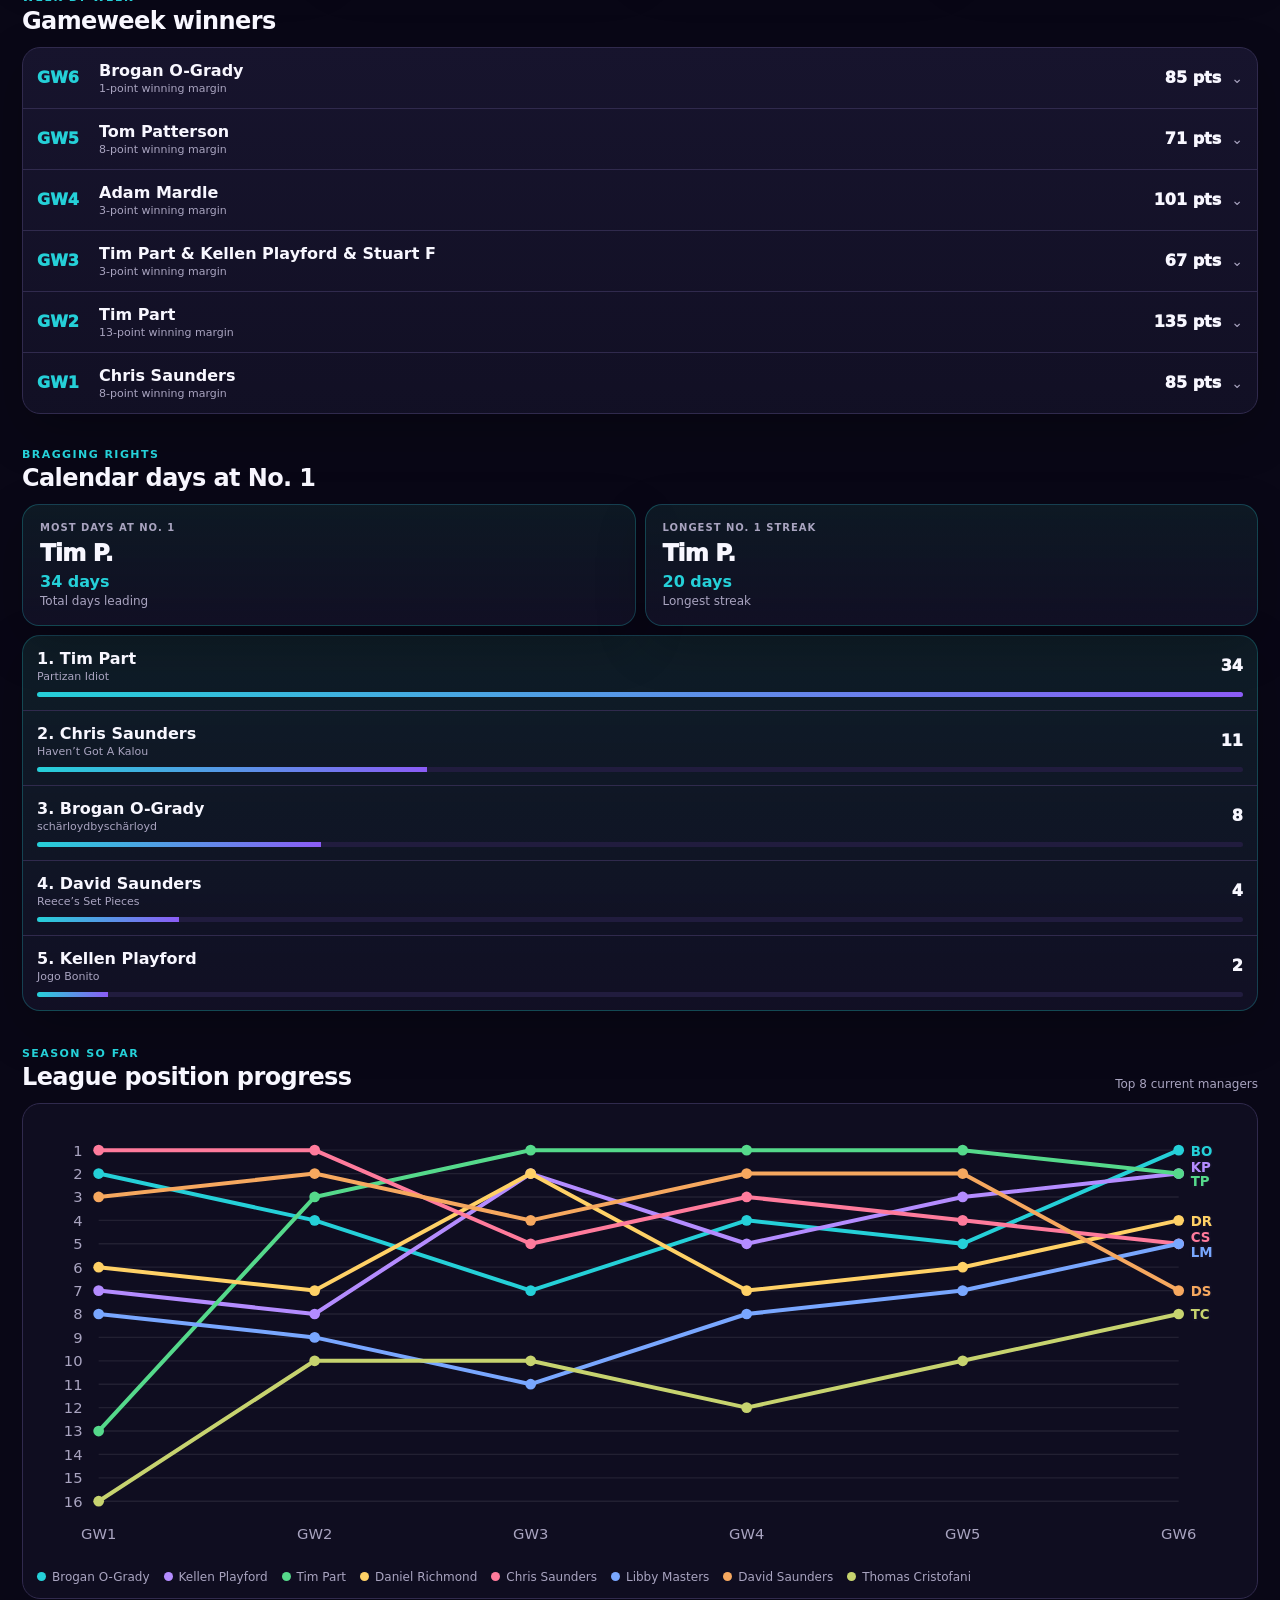
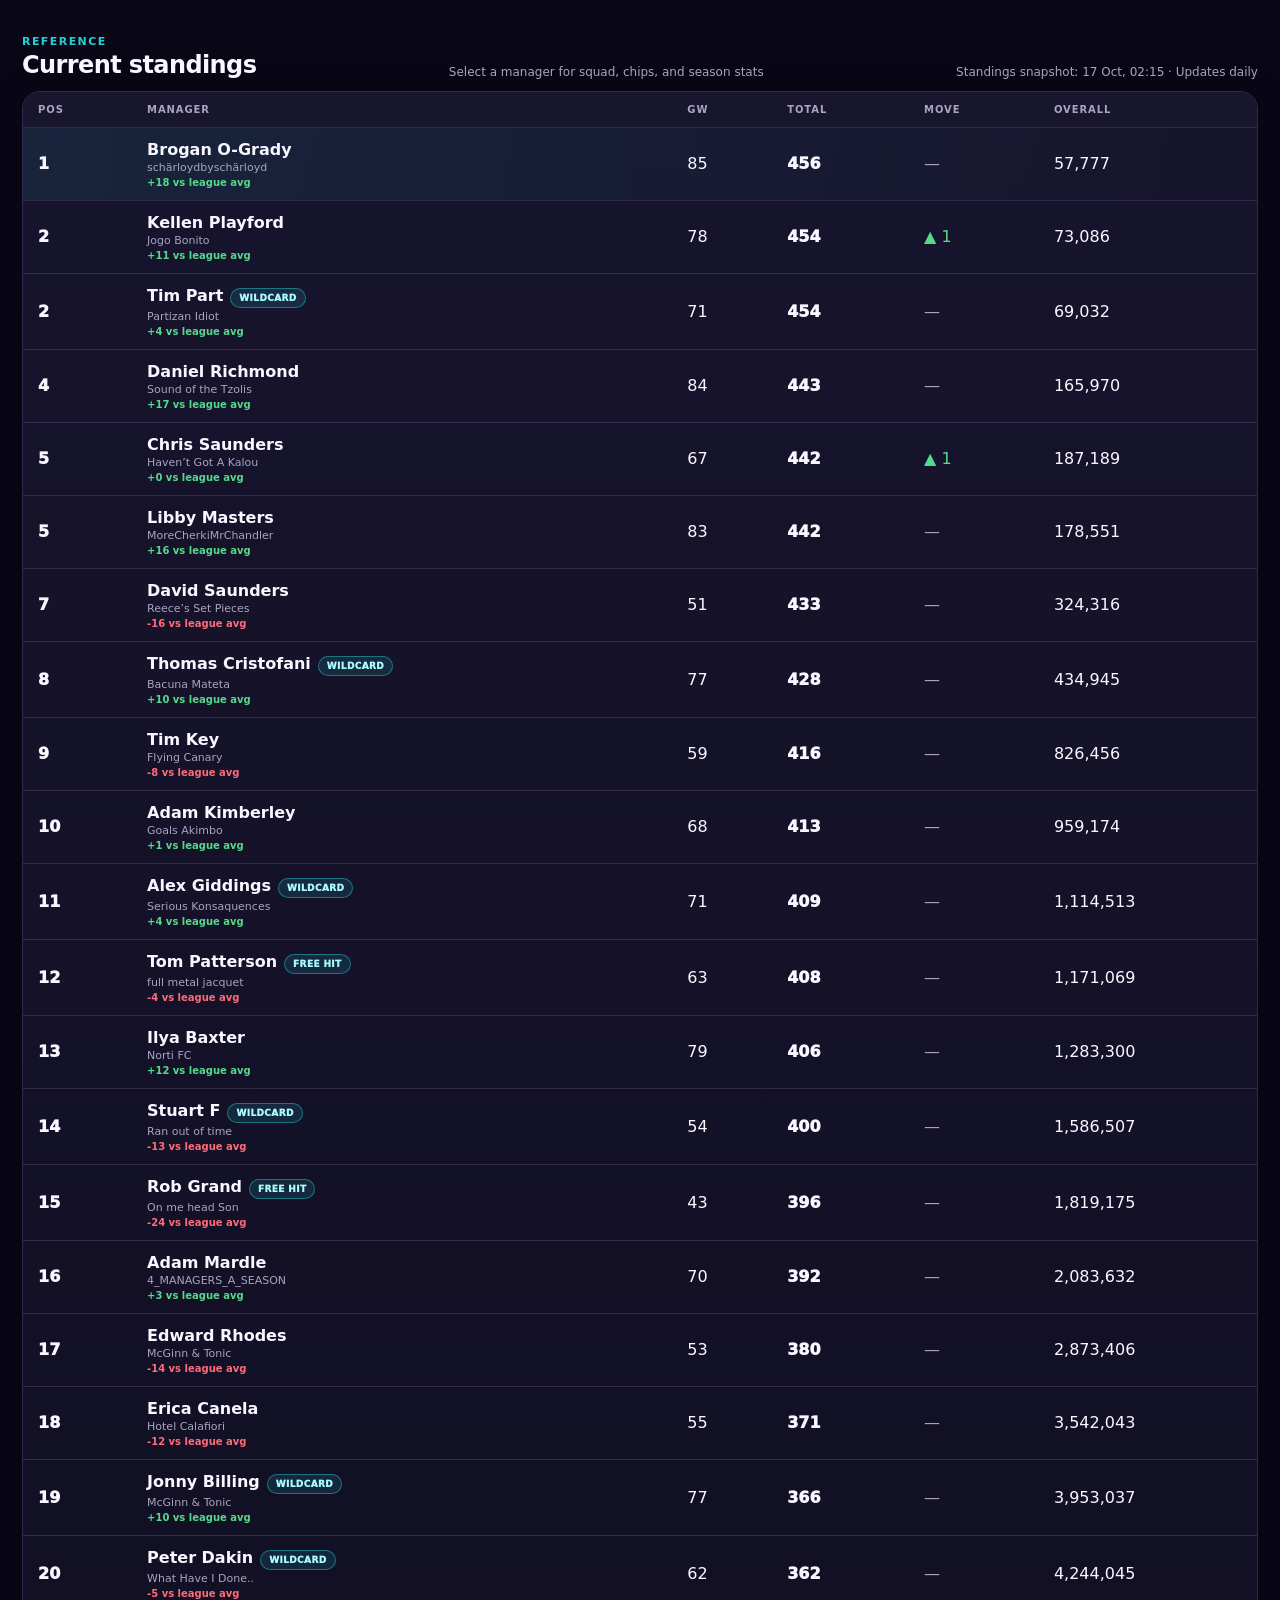
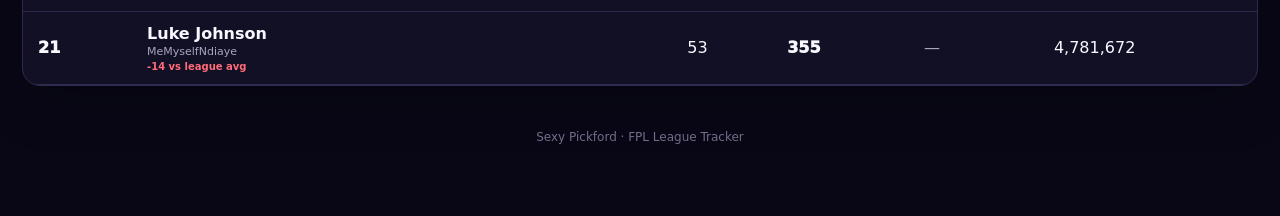
==== commit b8f8f298: "Update index.html" ====
--- a/sexy-pickford/index.html
+++ b/sexy-pickford/index.html
@@ -41,5 +41,5 @@
 </main>
 <script>window.FPL_FIXED_LEAGUE="37546";</script>
 <script src="app.js?v=3.7.3"></script>
-<script src="launch-updates.js?v=3.8.0"></script>
+<script src="launch-updates.js?v=3.8.1"></script>
 </body></html>
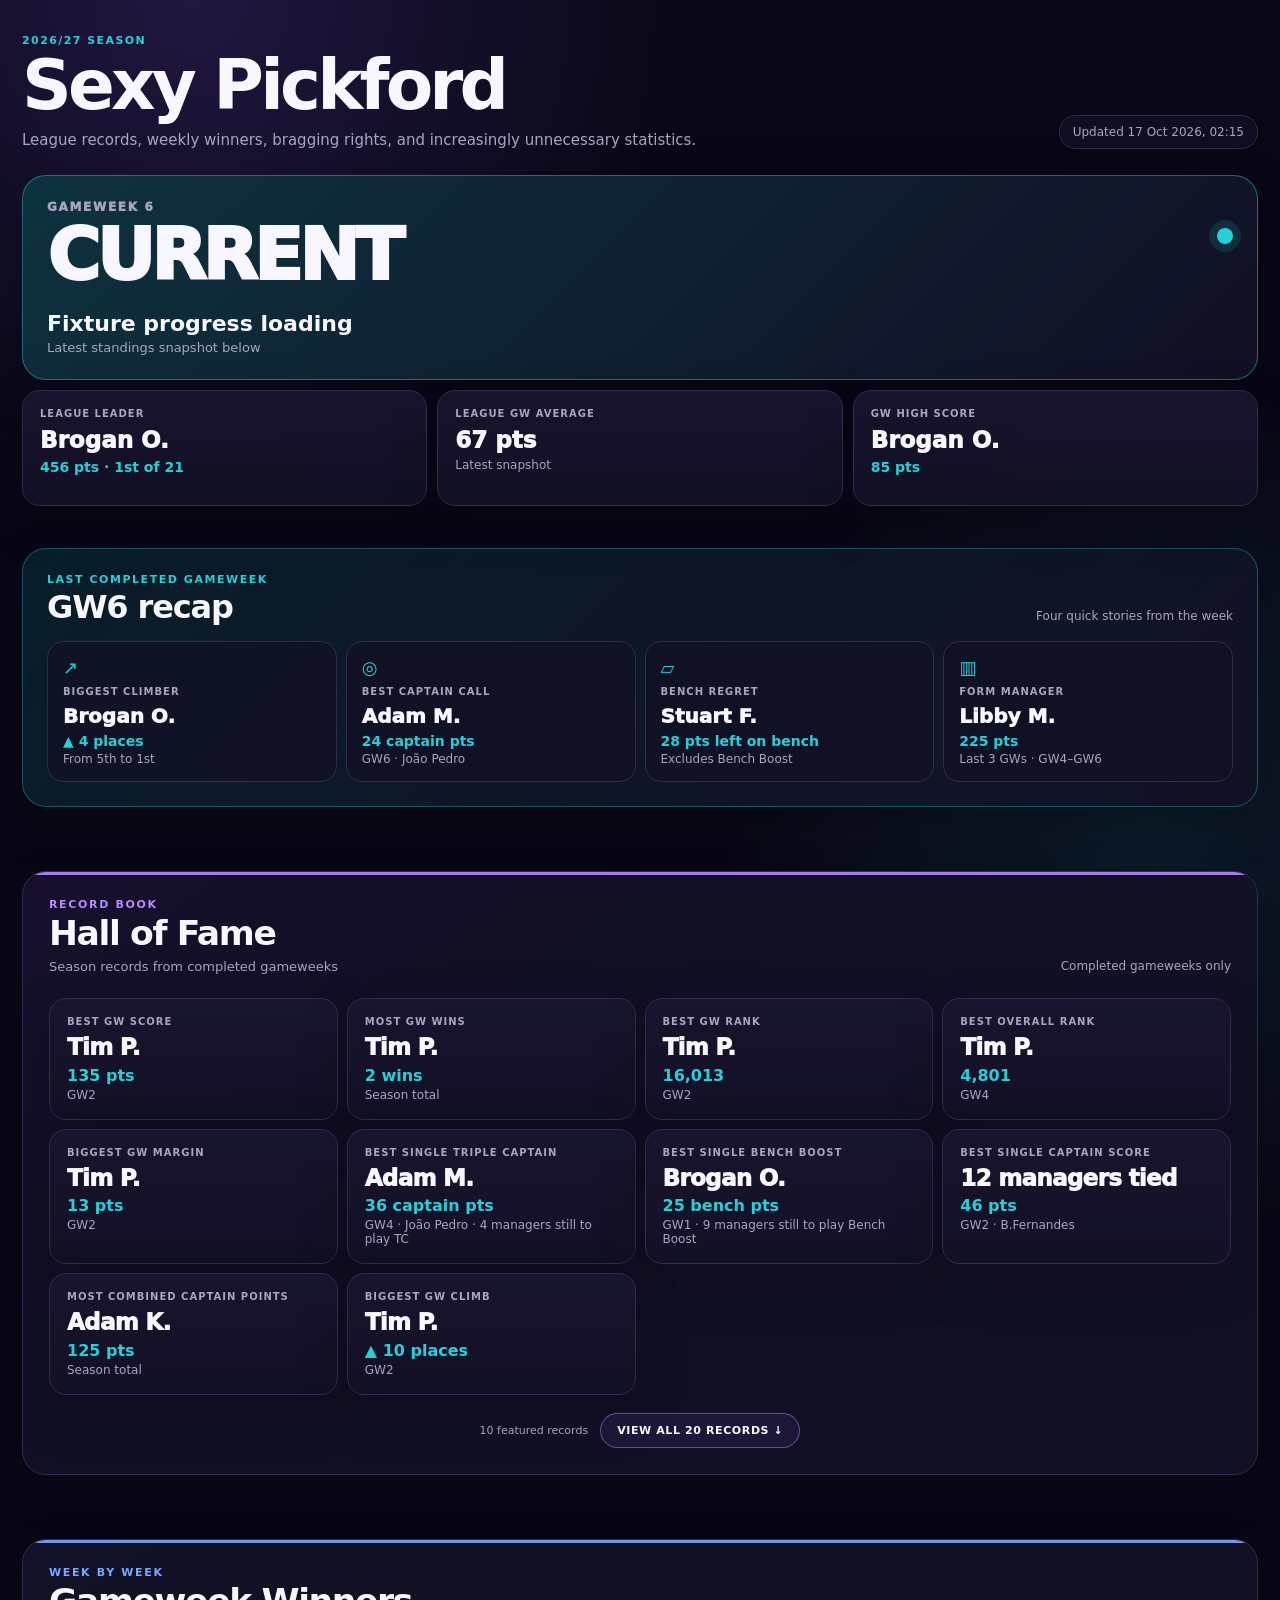
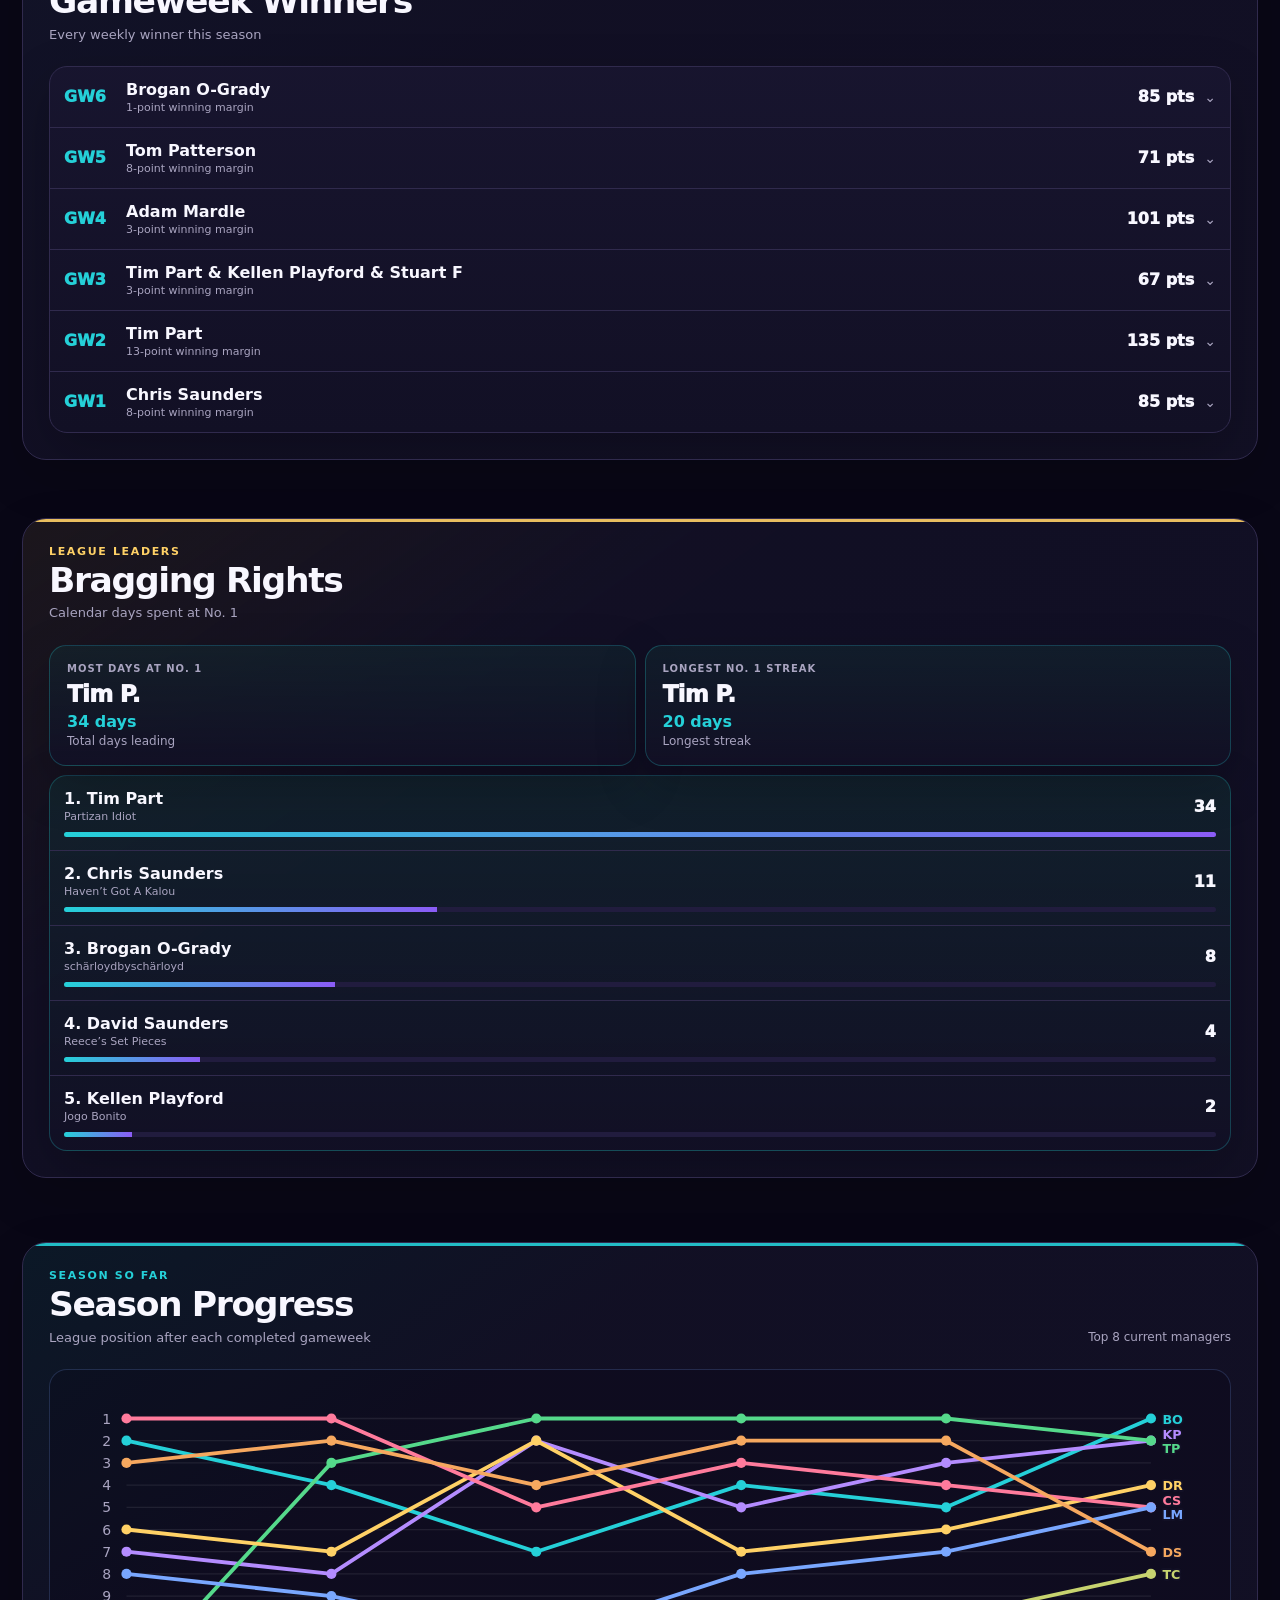
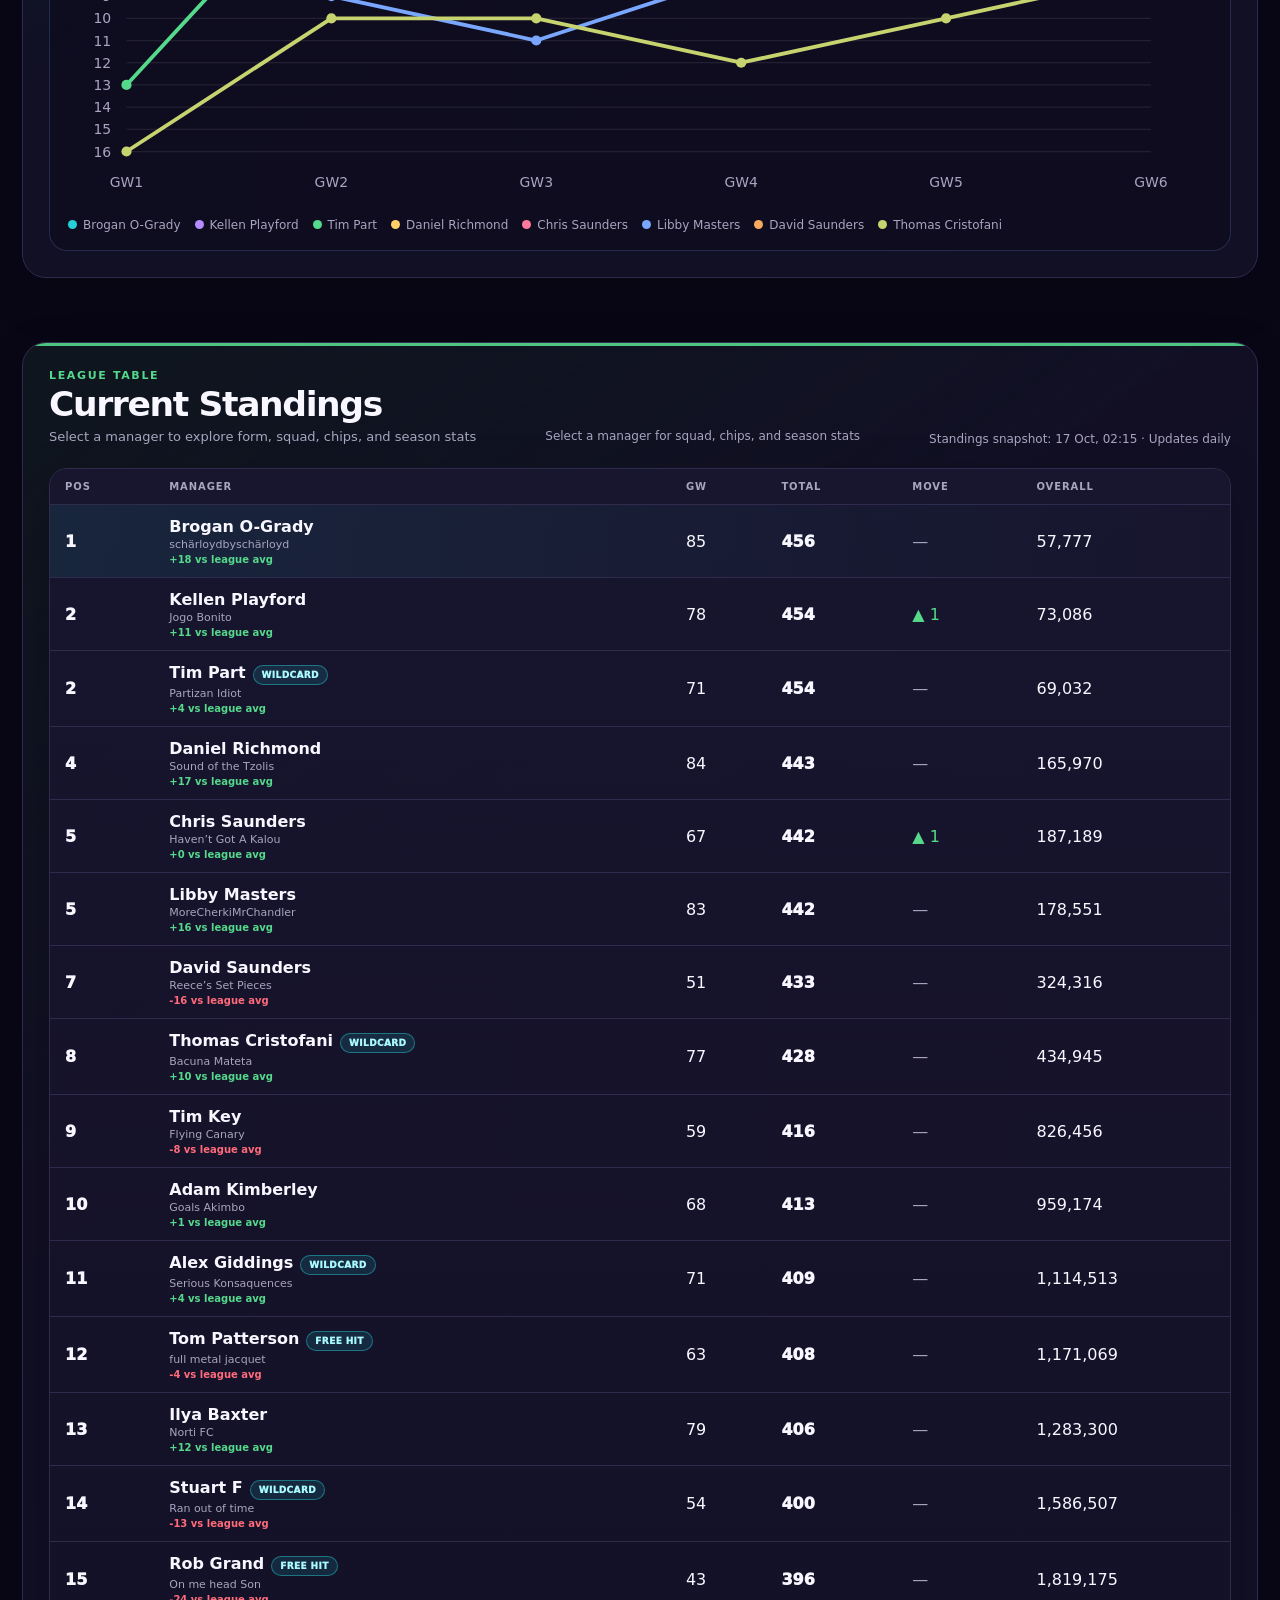
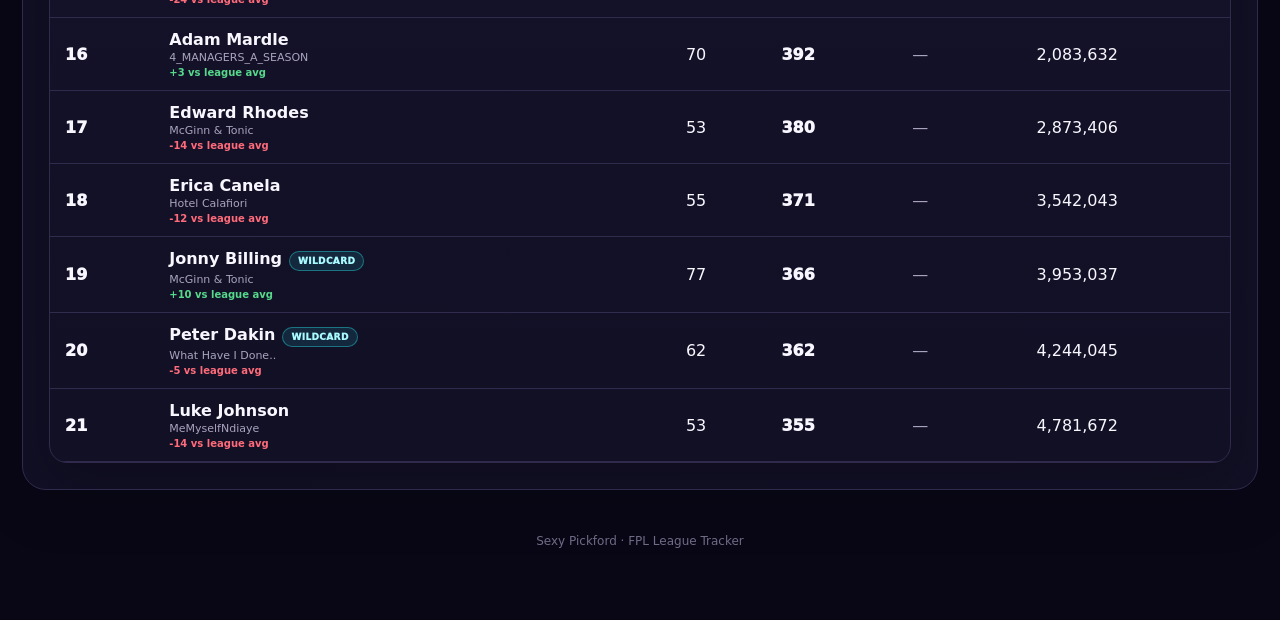
==== commit bf26276b: "Update index.html" ====
--- a/sexy-pickford/index.html
+++ b/sexy-pickford/index.html
@@ -41,5 +41,7 @@
 </main>
 <script>window.FPL_FIXED_LEAGUE="37546";</script>
 <script src="app.js?v=3.7.3"></script>
-<script src="launch-updates.js?v=3.8.1"></script>
+<script src="launch-updates.js?v=3.8.0"></script>
+<script src="form-guide.js?v=3.8.1"></script>
+  <script src="visual-refresh.js?v=3.9.0"></script>
 </body></html>
